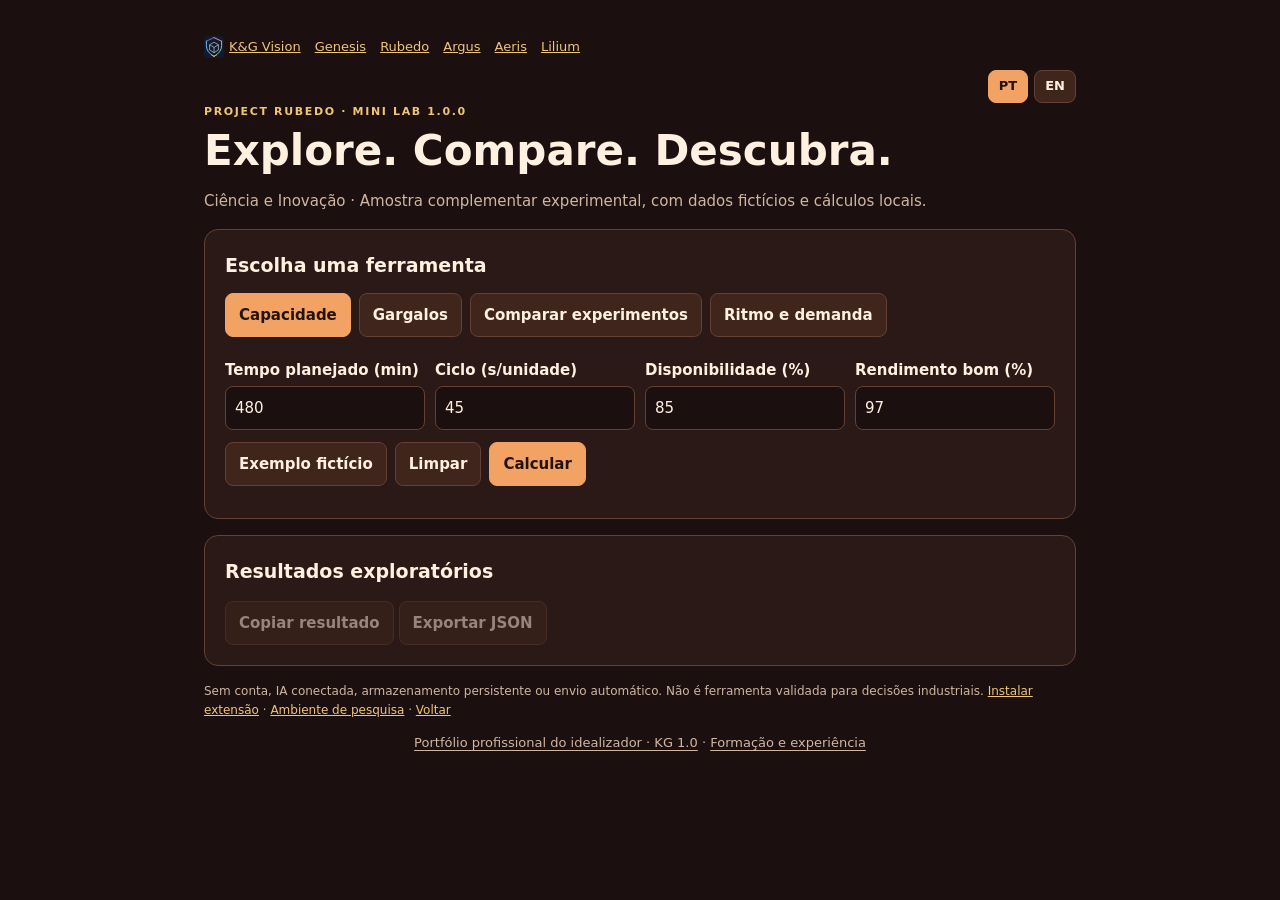
==== mini/index.html @ ca1279d7 "Link public creator biography to updated professional education" ====
<!DOCTYPE html>
<html lang="pt-BR"><head><meta charset="utf-8"/><meta content="width=device-width,initial-scale=1" name="viewport"/><title>Rubedo Mini Lab — K&amp;G Vision</title><link href="../extension/style.css" rel="stylesheet"/></head><body><main><nav aria-label="Ecossistema" class="nav"><a href="https://kgasil.github.io/"><img src="../assets/kg-symbol.svg" width="20" height="22" alt="" style="vertical-align:middle;margin-right:5px"/>K&amp;G Vision</a><a href="https://kgasil.github.io/genesis/">Genesis</a><a href="../index.html">Rubedo</a><a href="https://kgasil.github.io/argus/">Argus</a><a href="https://kgasil.github.io/aeris/">Aeris</a><a href="https://kgasil.github.io/lilium/">Lilium</a></nav><header><div aria-label="Language" class="language"><button aria-pressed="true" id="pt">PT</button><button aria-pressed="false" id="en">EN</button></div><div class="eyebrow">PROJECT RUBEDO · MINI LAB 1.0.0</div><h1 data-en="Explore. Compare. Discover." data-pt="Explore. Compare. Descubra.">Explore. Compare. Descubra.</h1><p data-en="Science &amp; Innovation · Experimental complementary sample with synthetic data and local calculations." data-pt="Ciência e Inovação · Amostra complementar experimental, com dados fictícios e cálculos locais.">Ciência e Inovação · Amostra complementar experimental, com dados fictícios e cálculos locais.</p></header><section class="panel"><h2 data-en="Choose a tool" data-pt="Escolha uma ferramenta">Escolha uma ferramenta</h2><div class="buttons"><button aria-pressed="true" data-en="Capacity" data-mode="capacity" data-pt="Capacidade">Capacidade</button><button aria-pressed="false" data-en="Bottlenecks" data-mode="line" data-pt="Gargalos">Gargalos</button><button aria-pressed="false" data-en="Compare experiments" data-mode="experiment" data-pt="Comparar experimentos">Comparar experimentos</button><button aria-pressed="false" data-en="Takt and demand" data-mode="takt" data-pt="Ritmo e demanda">Ritmo e demanda</button></div><div class="fields" data-panel="capacity"><div><label data-en="Planned time (min)" data-pt="Tempo planejado (min)" for="minutes">Tempo planejado (min)</label><input id="minutes" inputmode="decimal" value="480"/></div><div><label data-en="Cycle (s/unit)" data-pt="Ciclo (s/unidade)" for="cycle">Ciclo (s/unidade)</label><input id="cycle" inputmode="decimal" value="45"/></div><div><label data-en="Availability (%)" data-pt="Disponibilidade (%)" for="availability">Disponibilidade (%)</label><input id="availability" inputmode="decimal" value="85"/></div><div><label data-en="Good yield (%)" data-pt="Rendimento bom (%)" for="yield">Rendimento bom (%)</label><input id="yield" inputmode="decimal" value="97"/></div></div><div data-panel="line" hidden=""><label data-en="Station rates (units/h, separated by ;)" data-pt="Taxas das estações (un./h, separadas por ;)" for="rates">Taxas das estações (un./h, separadas por ;)</label><input id="rates" value="120; 95; 110"/><label data-en="Duration (min)" data-pt="Duração (min)" for="line-minutes">Duração (min)</label><input id="line-minutes" inputmode="decimal" value="480"/></div><div data-panel="experiment" hidden=""><p data-en="Separate numbers by semicolon, space or newline. Use a decimal comma or point." data-pt="Use números separados por ponto e vírgula, espaço ou quebra de linha. Decimal com vírgula ou ponto.">Use números separados por ponto e vírgula, espaço ou quebra de linha. Decimal com vírgula ou ponto.</p><label data-en="Series A (2–100 values)" data-pt="Série A (2–100 valores)" for="series-a">Série A (2–100 valores)</label><textarea id="series-a">12; 14; 13; 15; 16</textarea><label data-en="Series B (2–100 values)" data-pt="Série B (2–100 valores)" for="series-b">Série B (2–100 valores)</label><textarea id="series-b">15; 16; 17; 16; 18</textarea></div><div class="fields" data-panel="takt" hidden=""><div><label data-en="Planned time (min)" data-pt="Tempo planejado (min)" for="takt-minutes">Tempo planejado (min)</label><input id="takt-minutes" inputmode="decimal" value="480"/></div><div><label data-en="Demand (good units)" data-pt="Demanda (unidades boas)" for="demand">Demanda (unidades boas)</label><input id="demand" inputmode="decimal" value="600"/></div><div><label data-en="Current cycle (s/unit)" data-pt="Ciclo atual (s/unidade)" for="takt-cycle">Ciclo atual (s/unidade)</label><input id="takt-cycle" inputmode="decimal" value="45"/></div><div><label data-en="Availability (%)" data-pt="Disponibilidade (%)" for="takt-availability">Disponibilidade (%)</label><input id="takt-availability" inputmode="decimal" value="85"/></div><div><label data-en="Good yield (%)" data-pt="Rendimento bom (%)" for="takt-yield">Rendimento bom (%)</label><input id="takt-yield" inputmode="decimal" value="97"/></div></div><div class="buttons"><button data-en="Synthetic example" data-pt="Exemplo fictício" id="sample">Exemplo fictício</button><button data-en="Clear" data-pt="Limpar" id="clear">Limpar</button><button class="primary" data-en="Calculate" data-pt="Calcular" id="run">Calcular</button></div></section><section class="panel"><h2 data-en="Exploratory results" data-pt="Resultados exploratórios">Resultados exploratórios</h2><div aria-live="polite" id="result"></div><p id="note" role="status"></p><button data-en="Copy result" data-pt="Copiar resultado" id="copy">Copiar resultado</button><button data-en="Export JSON" data-pt="Exportar JSON" id="export">Exportar JSON</button></section><footer><span data-en="No account, connected AI, persistent storage or automatic transmission. Not a validated industrial decision tool." data-pt="Sem conta, IA conectada, armazenamento persistente ou envio automático. Não é ferramenta validada para decisões industriais.">Sem conta, IA conectada, armazenamento persistente ou envio automático. Não é ferramenta validada para decisões industriais.</span> <a data-en="Install extension" data-pt="Instalar extensão" href="../index.html#instalar">Instalar extensão</a> · <a data-en="Research workspace" data-pt="Ambiente de pesquisa" href="../research/index.html">Ambiente de pesquisa</a> · <a data-en="Back" data-pt="Voltar" href="../index.html">Voltar</a><!-- kg-personal-portfolio-v1 --><div style="margin-top:12px;font-size:13px;line-height:1.6;text-align:center"><a href="https://kgasil.github.io/portfolio/" style="color:inherit;text-decoration:underline;text-underline-offset:3px" data-pt="Portfólio profissional do idealizador · KG 1.0" data-en="Creator’s professional portfolio · KG 1.0">Portfólio profissional do idealizador · KG 1.0</a><!-- kg-current-training --><span> · </span><a href="https://kgasil.github.io/portfolio/resume.html" style="color:inherit;text-decoration:underline;text-underline-offset:3px" data-pt="Formação e experiência" data-en="Education and experience">Formação e experiência</a></div></footer></main><script src="../extension/core.js"></script><script src="../extension/ui.js"></script><script src="scenario.js"></script></body></html>
---- extension/style.css ----
:root{color-scheme:dark;--bg:#1b100f;--panel:#2a1916;--ink:#fff0df;--muted:#d0b6a1;--accent:#f2a263;--gold:#efc578;--line:#654033}*{box-sizing:border-box}body{margin:0;background:var(--bg);color:var(--ink);font:15px/1.6 system-ui,sans-serif}main{max-width:920px;margin:auto;padding:24px}a{color:var(--gold)}h1{font-size:clamp(26px,4vw,42px);line-height:1.12;margin:7px 0}h2{font-size:19px;margin:0 0 10px}p,small,footer{color:var(--muted)}.eyebrow{font-size:11px;letter-spacing:.15em;font-weight:700;color:var(--gold)}.panel{background:var(--panel);border:1px solid var(--line);border-radius:14px;padding:20px;margin:16px 0}.buttons,.nav{display:flex;flex-wrap:wrap;gap:8px;margin:12px 0;align-items:center}.nav{font-size:13px;gap:14px}button{font:inherit;font-weight:650;background:#40251d;color:var(--ink);border:1px solid var(--line);border-radius:8px;padding:9px 13px;cursor:pointer}button[aria-pressed=true],.primary{background:var(--accent);color:#24120c;border-color:var(--accent)}label{display:block;font-weight:600;margin:9px 0 4px}input,textarea{font:inherit;width:100%;background:#1b100f;color:var(--ink);border:1px solid var(--line);border-radius:8px;padding:9px}textarea{min-height:85px;resize:vertical}.fields{display:grid;grid-template-columns:repeat(auto-fit,minmax(min(160px,100%),1fr));gap:10px}.metric{padding:10px 0;border-bottom:1px solid var(--line);display:flex;flex-wrap:wrap;gap:8px;justify-content:space-between}.metric strong{color:var(--gold);font-variant-numeric:tabular-nums}.popup{min-width:340px;max-width:420px}.popup main{padding:14px}.popup h1{font-size:25px}.popup .panel{padding:12px}.popup button{padding:7px 10px}[hidden]{display:none!important}:focus-visible{outline:3px solid var(--gold);outline-offset:3px}footer{font-size:12px}
.language{display:flex;gap:6px;justify-content:flex-end}.language button{padding:5px 10px;font-size:13px}button:disabled{opacity:.5;cursor:default}button#export{margin-left:5px}.metric{overflow-wrap:anywhere}.popup .fields{grid-template-columns:1fr 1fr}.popup .metric{font-size:13px}.popup footer{padding-bottom:12px}@media(max-width:360px){.popup .fields{grid-template-columns:1fr}}
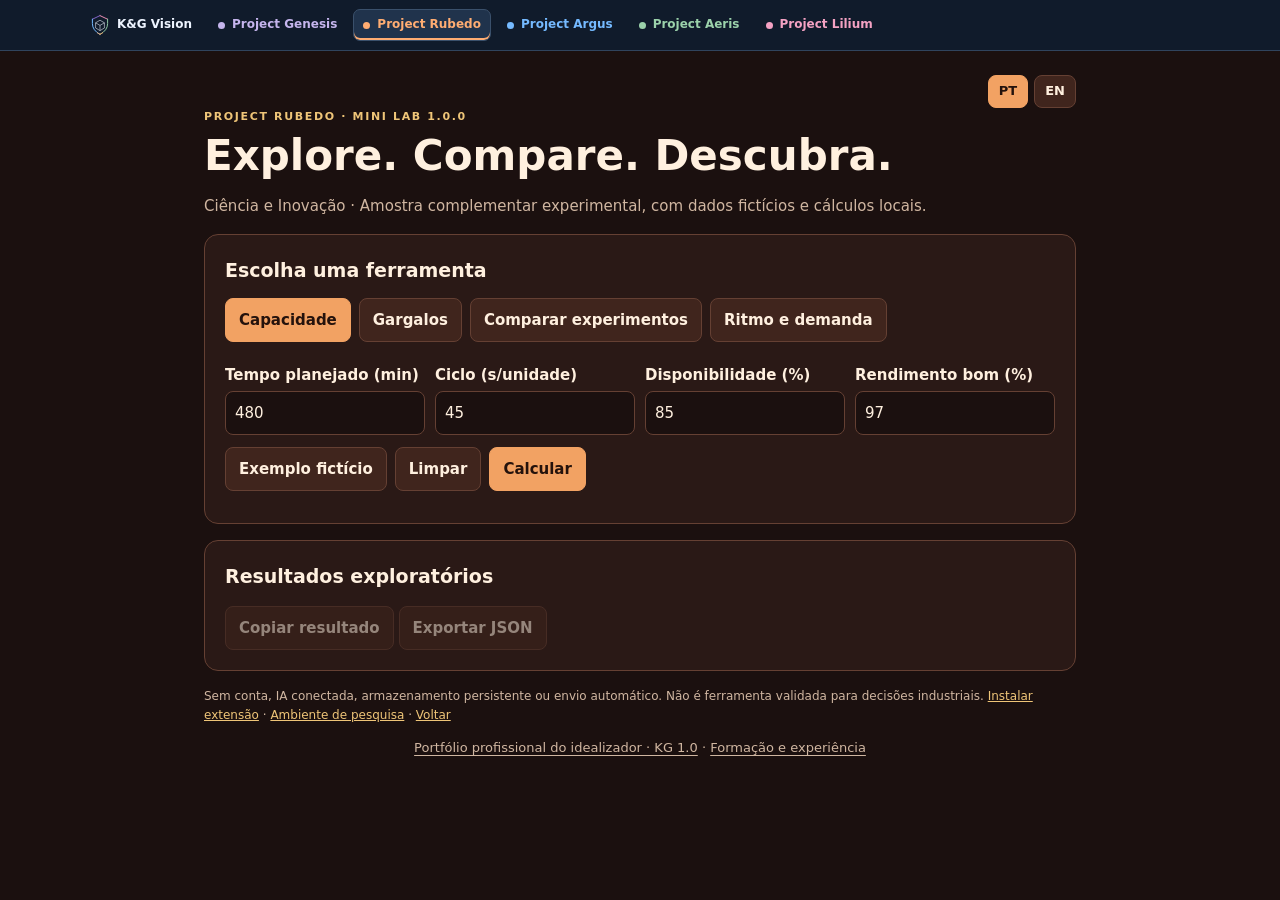
==== commit 12d1dbea: "Unify GRAAL ecosystem navigation across sites" ====
--- a/mini/index.html
+++ b/mini/index.html
@@ -1,2 +1,14 @@
 <!DOCTYPE html>
-<html lang="pt-BR"><head><meta charset="utf-8"/><meta content="width=device-width,initial-scale=1" name="viewport"/><title>Rubedo Mini Lab — K&amp;G Vision</title><link href="../extension/style.css" rel="stylesheet"/></head><body><main><nav aria-label="Ecossistema" class="nav"><a href="https://kgasil.github.io/"><img src="../assets/kg-symbol.svg" width="20" height="22" alt="" style="vertical-align:middle;margin-right:5px"/>K&amp;G Vision</a><a href="https://kgasil.github.io/genesis/">Genesis</a><a href="../index.html">Rubedo</a><a href="https://kgasil.github.io/argus/">Argus</a><a href="https://kgasil.github.io/aeris/">Aeris</a><a href="https://kgasil.github.io/lilium/">Lilium</a></nav><header><div aria-label="Language" class="language"><button aria-pressed="true" id="pt">PT</button><button aria-pressed="false" id="en">EN</button></div><div class="eyebrow">PROJECT RUBEDO · MINI LAB 1.0.0</div><h1 data-en="Explore. Compare. Discover." data-pt="Explore. Compare. Descubra.">Explore. Compare. Descubra.</h1><p data-en="Science &amp; Innovation · Experimental complementary sample with synthetic data and local calculations." data-pt="Ciência e Inovação · Amostra complementar experimental, com dados fictícios e cálculos locais.">Ciência e Inovação · Amostra complementar experimental, com dados fictícios e cálculos locais.</p></header><section class="panel"><h2 data-en="Choose a tool" data-pt="Escolha uma ferramenta">Escolha uma ferramenta</h2><div class="buttons"><button aria-pressed="true" data-en="Capacity" data-mode="capacity" data-pt="Capacidade">Capacidade</button><button aria-pressed="false" data-en="Bottlenecks" data-mode="line" data-pt="Gargalos">Gargalos</button><button aria-pressed="false" data-en="Compare experiments" data-mode="experiment" data-pt="Comparar experimentos">Comparar experimentos</button><button aria-pressed="false" data-en="Takt and demand" data-mode="takt" data-pt="Ritmo e demanda">Ritmo e demanda</button></div><div class="fields" data-panel="capacity"><div><label data-en="Planned time (min)" data-pt="Tempo planejado (min)" for="minutes">Tempo planejado (min)</label><input id="minutes" inputmode="decimal" value="480"/></div><div><label data-en="Cycle (s/unit)" data-pt="Ciclo (s/unidade)" for="cycle">Ciclo (s/unidade)</label><input id="cycle" inputmode="decimal" value="45"/></div><div><label data-en="Availability (%)" data-pt="Disponibilidade (%)" for="availability">Disponibilidade (%)</label><input id="availability" inputmode="decimal" value="85"/></div><div><label data-en="Good yield (%)" data-pt="Rendimento bom (%)" for="yield">Rendimento bom (%)</label><input id="yield" inputmode="decimal" value="97"/></div></div><div data-panel="line" hidden=""><label data-en="Station rates (units/h, separated by ;)" data-pt="Taxas das estações (un./h, separadas por ;)" for="rates">Taxas das estações (un./h, separadas por ;)</label><input id="rates" value="120; 95; 110"/><label data-en="Duration (min)" data-pt="Duração (min)" for="line-minutes">Duração (min)</label><input id="line-minutes" inputmode="decimal" value="480"/></div><div data-panel="experiment" hidden=""><p data-en="Separate numbers by semicolon, space or newline. Use a decimal comma or point." data-pt="Use números separados por ponto e vírgula, espaço ou quebra de linha. Decimal com vírgula ou ponto.">Use números separados por ponto e vírgula, espaço ou quebra de linha. Decimal com vírgula ou ponto.</p><label data-en="Series A (2–100 values)" data-pt="Série A (2–100 valores)" for="series-a">Série A (2–100 valores)</label><textarea id="series-a">12; 14; 13; 15; 16</textarea><label data-en="Series B (2–100 values)" data-pt="Série B (2–100 valores)" for="series-b">Série B (2–100 valores)</label><textarea id="series-b">15; 16; 17; 16; 18</textarea></div><div class="fields" data-panel="takt" hidden=""><div><label data-en="Planned time (min)" data-pt="Tempo planejado (min)" for="takt-minutes">Tempo planejado (min)</label><input id="takt-minutes" inputmode="decimal" value="480"/></div><div><label data-en="Demand (good units)" data-pt="Demanda (unidades boas)" for="demand">Demanda (unidades boas)</label><input id="demand" inputmode="decimal" value="600"/></div><div><label data-en="Current cycle (s/unit)" data-pt="Ciclo atual (s/unidade)" for="takt-cycle">Ciclo atual (s/unidade)</label><input id="takt-cycle" inputmode="decimal" value="45"/></div><div><label data-en="Availability (%)" data-pt="Disponibilidade (%)" for="takt-availability">Disponibilidade (%)</label><input id="takt-availability" inputmode="decimal" value="85"/></div><div><label data-en="Good yield (%)" data-pt="Rendimento bom (%)" for="takt-yield">Rendimento bom (%)</label><input id="takt-yield" inputmode="decimal" value="97"/></div></div><div class="buttons"><button data-en="Synthetic example" data-pt="Exemplo fictício" id="sample">Exemplo fictício</button><button data-en="Clear" data-pt="Limpar" id="clear">Limpar</button><button class="primary" data-en="Calculate" data-pt="Calcular" id="run">Calcular</button></div></section><section class="panel"><h2 data-en="Exploratory results" data-pt="Resultados exploratórios">Resultados exploratórios</h2><div aria-live="polite" id="result"></div><p id="note" role="status"></p><button data-en="Copy result" data-pt="Copiar resultado" id="copy">Copiar resultado</button><button data-en="Export JSON" data-pt="Exportar JSON" id="export">Exportar JSON</button></section><footer><span data-en="No account, connected AI, persistent storage or automatic transmission. Not a validated industrial decision tool." data-pt="Sem conta, IA conectada, armazenamento persistente ou envio automático. Não é ferramenta validada para decisões industriais.">Sem conta, IA conectada, armazenamento persistente ou envio automático. Não é ferramenta validada para decisões industriais.</span> <a data-en="Install extension" data-pt="Instalar extensão" href="../index.html#instalar">Instalar extensão</a> · <a data-en="Research workspace" data-pt="Ambiente de pesquisa" href="../research/index.html">Ambiente de pesquisa</a> · <a data-en="Back" data-pt="Voltar" href="../index.html">Voltar</a><!-- kg-personal-portfolio-v1 --><div style="margin-top:12px;font-size:13px;line-height:1.6;text-align:center"><a href="https://kgasil.github.io/portfolio/" style="color:inherit;text-decoration:underline;text-underline-offset:3px" data-pt="Portfólio profissional do idealizador · KG 1.0" data-en="Creator’s professional portfolio · KG 1.0">Portfólio profissional do idealizador · KG 1.0</a><!-- kg-current-training --><span> · </span><a href="https://kgasil.github.io/portfolio/resume.html" style="color:inherit;text-decoration:underline;text-underline-offset:3px" data-pt="Formação e experiência" data-en="Education and experience">Formação e experiência</a></div></footer></main><script src="../extension/core.js"></script><script src="../extension/ui.js"></script><script src="scenario.js"></script></body></html>+<html lang="pt-BR"><head><meta charset="utf-8"/><meta content="width=device-width,initial-scale=1" name="viewport"/><title>Rubedo Mini Lab — K&amp;G Vision</title><link href="../extension/style.css" rel="stylesheet"/><style id="kg-graal-navigation-v2">
+nav.kg-graal-bar{box-sizing:border-box!important;display:block!important;width:100%!important;max-width:none!important;margin:0!important;padding:0!important;background:#101B2B!important;color:#EDF4FF!important;border:0!important;border-bottom:1px solid #30445D!important;border-radius:0!important;overflow-x:auto!important;overflow-y:hidden!important;white-space:nowrap!important;scrollbar-width:thin;position:static!important;font:12px/1.3 system-ui,-apple-system,BlinkMacSystemFont,"Segoe UI",sans-serif!important}
+nav.kg-graal-bar .kg-graal-inner{box-sizing:border-box!important;display:flex!important;align-items:center!important;justify-content:flex-start!important;gap:6px!important;width:max-content!important;min-width:min(100%,1160px)!important;max-width:none!important;margin:0 auto!important;padding:6px 20px!important}
+nav.kg-graal-bar a{box-sizing:border-box!important;display:inline-flex!important;align-items:center!important;gap:7px!important;flex:none!important;white-space:nowrap!important;font:650 12px/1.3 system-ui,-apple-system,BlinkMacSystemFont,"Segoe UI",sans-serif!important;text-decoration:none!important;color:var(--graal-accent)!important;-webkit-text-fill-color:var(--graal-accent)!important;opacity:1!important;background:transparent!important;border:1px solid transparent!important;border-radius:7px!important;margin:0!important;padding:7px 9px!important;box-shadow:none!important}
+nav.kg-graal-bar a::before,nav.kg-graal-bar a::after{content:none!important;display:none!important}
+nav.kg-graal-bar a:hover,nav.kg-graal-bar a[aria-current]{background:#20334C!important;border-color:#3A506B!important}
+nav.kg-graal-bar a[aria-current]{box-shadow:inset 0 -2px var(--graal-accent)!important}
+nav.kg-graal-bar a:focus-visible{outline:2px solid var(--graal-accent)!important;outline-offset:-2px!important}
+nav.kg-graal-bar .kg-graal-dot{display:block!important;width:7px!important;height:7px!important;flex:0 0 7px!important;border-radius:50%!important;background:var(--graal-accent)!important}
+nav.kg-graal-bar .kg-graal-shield{display:block!important;width:20px!important;height:22px!important;max-width:none!important;flex:none!important;margin:0!important;object-fit:contain!important}
+@media(max-width:650px){nav.kg-graal-bar .kg-graal-inner{padding:5px 10px!important;gap:3px!important}nav.kg-graal-bar a{padding:7px 8px!important}}
+</style>
+</head><body><nav class="kg-graal-bar" aria-label="K&amp;G Vision ecosystem"><div class="kg-graal-inner"><a href="https://kgasil.github.io/" style="--graal-accent:#EDF4FF"><img class="kg-graal-shield" src="https://kgasil.github.io/assets/kg-symbol.svg" width="20" height="22" alt="">K&amp;G Vision</a><a href="https://kgasil.github.io/genesis/" style="--graal-accent:#C5B5ED"><i class="kg-graal-dot" aria-hidden="true"></i>Project Genesis</a><a href="https://kgasil.github.io/rubedo/" style="--graal-accent:#FFAD72" aria-current="true"><i class="kg-graal-dot" aria-hidden="true"></i>Project Rubedo</a><a href="https://kgasil.github.io/argus/" style="--graal-accent:#75BAFF"><i class="kg-graal-dot" aria-hidden="true"></i>Project Argus</a><a href="https://kgasil.github.io/aeris/" style="--graal-accent:#9BD2AB"><i class="kg-graal-dot" aria-hidden="true"></i>Project Aeris</a><a href="https://kgasil.github.io/lilium/" style="--graal-accent:#F4A2C3"><i class="kg-graal-dot" aria-hidden="true"></i>Project Lilium</a></div></nav><main><header><div aria-label="Language" class="language"><button aria-pressed="true" id="pt">PT</button><button aria-pressed="false" id="en">EN</button></div><div class="eyebrow">PROJECT RUBEDO · MINI LAB 1.0.0</div><h1 data-en="Explore. Compare. Discover." data-pt="Explore. Compare. Descubra.">Explore. Compare. Descubra.</h1><p data-en="Science &amp; Innovation · Experimental complementary sample with synthetic data and local calculations." data-pt="Ciência e Inovação · Amostra complementar experimental, com dados fictícios e cálculos locais.">Ciência e Inovação · Amostra complementar experimental, com dados fictícios e cálculos locais.</p></header><section class="panel"><h2 data-en="Choose a tool" data-pt="Escolha uma ferramenta">Escolha uma ferramenta</h2><div class="buttons"><button aria-pressed="true" data-en="Capacity" data-mode="capacity" data-pt="Capacidade">Capacidade</button><button aria-pressed="false" data-en="Bottlenecks" data-mode="line" data-pt="Gargalos">Gargalos</button><button aria-pressed="false" data-en="Compare experiments" data-mode="experiment" data-pt="Comparar experimentos">Comparar experimentos</button><button aria-pressed="false" data-en="Takt and demand" data-mode="takt" data-pt="Ritmo e demanda">Ritmo e demanda</button></div><div class="fields" data-panel="capacity"><div><label data-en="Planned time (min)" data-pt="Tempo planejado (min)" for="minutes">Tempo planejado (min)</label><input id="minutes" inputmode="decimal" value="480"/></div><div><label data-en="Cycle (s/unit)" data-pt="Ciclo (s/unidade)" for="cycle">Ciclo (s/unidade)</label><input id="cycle" inputmode="decimal" value="45"/></div><div><label data-en="Availability (%)" data-pt="Disponibilidade (%)" for="availability">Disponibilidade (%)</label><input id="availability" inputmode="decimal" value="85"/></div><div><label data-en="Good yield (%)" data-pt="Rendimento bom (%)" for="yield">Rendimento bom (%)</label><input id="yield" inputmode="decimal" value="97"/></div></div><div data-panel="line" hidden=""><label data-en="Station rates (units/h, separated by ;)" data-pt="Taxas das estações (un./h, separadas por ;)" for="rates">Taxas das estações (un./h, separadas por ;)</label><input id="rates" value="120; 95; 110"/><label data-en="Duration (min)" data-pt="Duração (min)" for="line-minutes">Duração (min)</label><input id="line-minutes" inputmode="decimal" value="480"/></div><div data-panel="experiment" hidden=""><p data-en="Separate numbers by semicolon, space or newline. Use a decimal comma or point." data-pt="Use números separados por ponto e vírgula, espaço ou quebra de linha. Decimal com vírgula ou ponto.">Use números separados por ponto e vírgula, espaço ou quebra de linha. Decimal com vírgula ou ponto.</p><label data-en="Series A (2–100 values)" data-pt="Série A (2–100 valores)" for="series-a">Série A (2–100 valores)</label><textarea id="series-a">12; 14; 13; 15; 16</textarea><label data-en="Series B (2–100 values)" data-pt="Série B (2–100 valores)" for="series-b">Série B (2–100 valores)</label><textarea id="series-b">15; 16; 17; 16; 18</textarea></div><div class="fields" data-panel="takt" hidden=""><div><label data-en="Planned time (min)" data-pt="Tempo planejado (min)" for="takt-minutes">Tempo planejado (min)</label><input id="takt-minutes" inputmode="decimal" value="480"/></div><div><label data-en="Demand (good units)" data-pt="Demanda (unidades boas)" for="demand">Demanda (unidades boas)</label><input id="demand" inputmode="decimal" value="600"/></div><div><label data-en="Current cycle (s/unit)" data-pt="Ciclo atual (s/unidade)" for="takt-cycle">Ciclo atual (s/unidade)</label><input id="takt-cycle" inputmode="decimal" value="45"/></div><div><label data-en="Availability (%)" data-pt="Disponibilidade (%)" for="takt-availability">Disponibilidade (%)</label><input id="takt-availability" inputmode="decimal" value="85"/></div><div><label data-en="Good yield (%)" data-pt="Rendimento bom (%)" for="takt-yield">Rendimento bom (%)</label><input id="takt-yield" inputmode="decimal" value="97"/></div></div><div class="buttons"><button data-en="Synthetic example" data-pt="Exemplo fictício" id="sample">Exemplo fictício</button><button data-en="Clear" data-pt="Limpar" id="clear">Limpar</button><button class="primary" data-en="Calculate" data-pt="Calcular" id="run">Calcular</button></div></section><section class="panel"><h2 data-en="Exploratory results" data-pt="Resultados exploratórios">Resultados exploratórios</h2><div aria-live="polite" id="result"></div><p id="note" role="status"></p><button data-en="Copy result" data-pt="Copiar resultado" id="copy">Copiar resultado</button><button data-en="Export JSON" data-pt="Exportar JSON" id="export">Exportar JSON</button></section><footer><span data-en="No account, connected AI, persistent storage or automatic transmission. Not a validated industrial decision tool." data-pt="Sem conta, IA conectada, armazenamento persistente ou envio automático. Não é ferramenta validada para decisões industriais.">Sem conta, IA conectada, armazenamento persistente ou envio automático. Não é ferramenta validada para decisões industriais.</span> <a data-en="Install extension" data-pt="Instalar extensão" href="../index.html#instalar">Instalar extensão</a> · <a data-en="Research workspace" data-pt="Ambiente de pesquisa" href="../research/index.html">Ambiente de pesquisa</a> · <a data-en="Back" data-pt="Voltar" href="../index.html">Voltar</a><!-- kg-personal-portfolio-v1 --><div style="margin-top:12px;font-size:13px;line-height:1.6;text-align:center"><a href="https://kgasil.github.io/portfolio/" style="color:inherit;text-decoration:underline;text-underline-offset:3px" data-pt="Portfólio profissional do idealizador · KG 1.0" data-en="Creator’s professional portfolio · KG 1.0">Portfólio profissional do idealizador · KG 1.0</a><!-- kg-current-training --><span> · </span><a href="https://kgasil.github.io/portfolio/resume.html" style="color:inherit;text-decoration:underline;text-underline-offset:3px" data-pt="Formação e experiência" data-en="Education and experience">Formação e experiência</a></div></footer></main><script src="../extension/core.js"></script><script src="../extension/ui.js"></script><script src="scenario.js"></script></body></html>
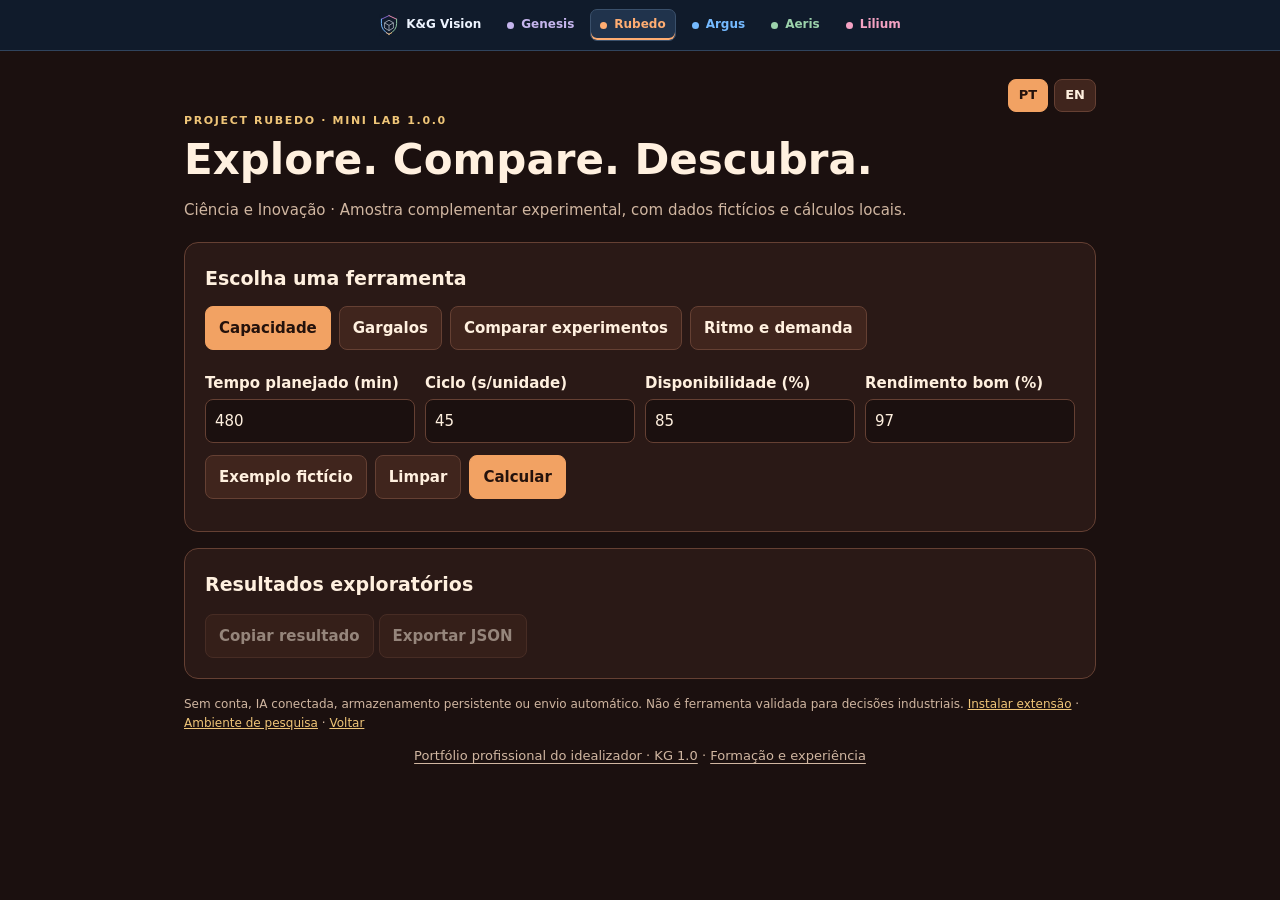
==== commit 70ce430b: "Sync public subpages with centered ecosystem navigation" ====
--- a/mini/index.html
+++ b/mini/index.html
@@ -1,7 +1,7 @@
 <!DOCTYPE html>
 <html lang="pt-BR"><head><meta charset="utf-8"/><meta content="width=device-width,initial-scale=1" name="viewport"/><title>Rubedo Mini Lab — K&amp;G Vision</title><link href="../extension/style.css" rel="stylesheet"/><style id="kg-graal-navigation-v2">
 nav.kg-graal-bar{box-sizing:border-box!important;display:block!important;width:100%!important;max-width:none!important;margin:0!important;padding:0!important;background:#101B2B!important;color:#EDF4FF!important;border:0!important;border-bottom:1px solid #30445D!important;border-radius:0!important;overflow-x:auto!important;overflow-y:hidden!important;white-space:nowrap!important;scrollbar-width:thin;position:static!important;font:12px/1.3 system-ui,-apple-system,BlinkMacSystemFont,"Segoe UI",sans-serif!important}
-nav.kg-graal-bar .kg-graal-inner{box-sizing:border-box!important;display:flex!important;align-items:center!important;justify-content:flex-start!important;gap:6px!important;width:max-content!important;min-width:min(100%,1160px)!important;max-width:none!important;margin:0 auto!important;padding:6px 20px!important}
+nav.kg-graal-bar .kg-graal-inner{box-sizing:border-box!important;display:flex!important;align-items:center!important;justify-content:center!important;gap:6px!important;width:max-content!important;min-width:100%!important;max-width:none!important;margin:0 auto!important;padding:6px 20px!important}
 nav.kg-graal-bar a{box-sizing:border-box!important;display:inline-flex!important;align-items:center!important;gap:7px!important;flex:none!important;white-space:nowrap!important;font:650 12px/1.3 system-ui,-apple-system,BlinkMacSystemFont,"Segoe UI",sans-serif!important;text-decoration:none!important;color:var(--graal-accent)!important;-webkit-text-fill-color:var(--graal-accent)!important;opacity:1!important;background:transparent!important;border:1px solid transparent!important;border-radius:7px!important;margin:0!important;padding:7px 9px!important;box-shadow:none!important}
 nav.kg-graal-bar a::before,nav.kg-graal-bar a::after{content:none!important;display:none!important}
 nav.kg-graal-bar a:hover,nav.kg-graal-bar a[aria-current]{background:#20334C!important;border-color:#3A506B!important}
@@ -11,4 +11,5 @@
 nav.kg-graal-bar .kg-graal-shield{display:block!important;width:20px!important;height:22px!important;max-width:none!important;flex:none!important;margin:0!important;object-fit:contain!important}
 @media(max-width:650px){nav.kg-graal-bar .kg-graal-inner{padding:5px 10px!important;gap:3px!important}nav.kg-graal-bar a{padding:7px 8px!important}}
 </style>
-</head><body><nav class="kg-graal-bar" aria-label="K&amp;G Vision ecosystem"><div class="kg-graal-inner"><a href="https://kgasil.github.io/" style="--graal-accent:#EDF4FF"><img class="kg-graal-shield" src="https://kgasil.github.io/assets/kg-symbol.svg" width="20" height="22" alt="">K&amp;G Vision</a><a href="https://kgasil.github.io/genesis/" style="--graal-accent:#C5B5ED"><i class="kg-graal-dot" aria-hidden="true"></i>Project Genesis</a><a href="https://kgasil.github.io/rubedo/" style="--graal-accent:#FFAD72" aria-current="true"><i class="kg-graal-dot" aria-hidden="true"></i>Project Rubedo</a><a href="https://kgasil.github.io/argus/" style="--graal-accent:#75BAFF"><i class="kg-graal-dot" aria-hidden="true"></i>Project Argus</a><a href="https://kgasil.github.io/aeris/" style="--graal-accent:#9BD2AB"><i class="kg-graal-dot" aria-hidden="true"></i>Project Aeris</a><a href="https://kgasil.github.io/lilium/" style="--graal-accent:#F4A2C3"><i class="kg-graal-dot" aria-hidden="true"></i>Project Lilium</a></div></nav><main><header><div aria-label="Language" class="language"><button aria-pressed="true" id="pt">PT</button><button aria-pressed="false" id="en">EN</button></div><div class="eyebrow">PROJECT RUBEDO · MINI LAB 1.0.0</div><h1 data-en="Explore. Compare. Discover." data-pt="Explore. Compare. Descubra.">Explore. Compare. Descubra.</h1><p data-en="Science &amp; Innovation · Experimental complementary sample with synthetic data and local calculations." data-pt="Ciência e Inovação · Amostra complementar experimental, com dados fictícios e cálculos locais.">Ciência e Inovação · Amostra complementar experimental, com dados fictícios e cálculos locais.</p></header><section class="panel"><h2 data-en="Choose a tool" data-pt="Escolha uma ferramenta">Escolha uma ferramenta</h2><div class="buttons"><button aria-pressed="true" data-en="Capacity" data-mode="capacity" data-pt="Capacidade">Capacidade</button><button aria-pressed="false" data-en="Bottlenecks" data-mode="line" data-pt="Gargalos">Gargalos</button><button aria-pressed="false" data-en="Compare experiments" data-mode="experiment" data-pt="Comparar experimentos">Comparar experimentos</button><button aria-pressed="false" data-en="Takt and demand" data-mode="takt" data-pt="Ritmo e demanda">Ritmo e demanda</button></div><div class="fields" data-panel="capacity"><div><label data-en="Planned time (min)" data-pt="Tempo planejado (min)" for="minutes">Tempo planejado (min)</label><input id="minutes" inputmode="decimal" value="480"/></div><div><label data-en="Cycle (s/unit)" data-pt="Ciclo (s/unidade)" for="cycle">Ciclo (s/unidade)</label><input id="cycle" inputmode="decimal" value="45"/></div><div><label data-en="Availability (%)" data-pt="Disponibilidade (%)" for="availability">Disponibilidade (%)</label><input id="availability" inputmode="decimal" value="85"/></div><div><label data-en="Good yield (%)" data-pt="Rendimento bom (%)" for="yield">Rendimento bom (%)</label><input id="yield" inputmode="decimal" value="97"/></div></div><div data-panel="line" hidden=""><label data-en="Station rates (units/h, separated by ;)" data-pt="Taxas das estações (un./h, separadas por ;)" for="rates">Taxas das estações (un./h, separadas por ;)</label><input id="rates" value="120; 95; 110"/><label data-en="Duration (min)" data-pt="Duração (min)" for="line-minutes">Duração (min)</label><input id="line-minutes" inputmode="decimal" value="480"/></div><div data-panel="experiment" hidden=""><p data-en="Separate numbers by semicolon, space or newline. Use a decimal comma or point." data-pt="Use números separados por ponto e vírgula, espaço ou quebra de linha. Decimal com vírgula ou ponto.">Use números separados por ponto e vírgula, espaço ou quebra de linha. Decimal com vírgula ou ponto.</p><label data-en="Series A (2–100 values)" data-pt="Série A (2–100 valores)" for="series-a">Série A (2–100 valores)</label><textarea id="series-a">12; 14; 13; 15; 16</textarea><label data-en="Series B (2–100 values)" data-pt="Série B (2–100 valores)" for="series-b">Série B (2–100 valores)</label><textarea id="series-b">15; 16; 17; 16; 18</textarea></div><div class="fields" data-panel="takt" hidden=""><div><label data-en="Planned time (min)" data-pt="Tempo planejado (min)" for="takt-minutes">Tempo planejado (min)</label><input id="takt-minutes" inputmode="decimal" value="480"/></div><div><label data-en="Demand (good units)" data-pt="Demanda (unidades boas)" for="demand">Demanda (unidades boas)</label><input id="demand" inputmode="decimal" value="600"/></div><div><label data-en="Current cycle (s/unit)" data-pt="Ciclo atual (s/unidade)" for="takt-cycle">Ciclo atual (s/unidade)</label><input id="takt-cycle" inputmode="decimal" value="45"/></div><div><label data-en="Availability (%)" data-pt="Disponibilidade (%)" for="takt-availability">Disponibilidade (%)</label><input id="takt-availability" inputmode="decimal" value="85"/></div><div><label data-en="Good yield (%)" data-pt="Rendimento bom (%)" for="takt-yield">Rendimento bom (%)</label><input id="takt-yield" inputmode="decimal" value="97"/></div></div><div class="buttons"><button data-en="Synthetic example" data-pt="Exemplo fictício" id="sample">Exemplo fictício</button><button data-en="Clear" data-pt="Limpar" id="clear">Limpar</button><button class="primary" data-en="Calculate" data-pt="Calcular" id="run">Calcular</button></div></section><section class="panel"><h2 data-en="Exploratory results" data-pt="Resultados exploratórios">Resultados exploratórios</h2><div aria-live="polite" id="result"></div><p id="note" role="status"></p><button data-en="Copy result" data-pt="Copiar resultado" id="copy">Copiar resultado</button><button data-en="Export JSON" data-pt="Exportar JSON" id="export">Exportar JSON</button></section><footer><span data-en="No account, connected AI, persistent storage or automatic transmission. Not a validated industrial decision tool." data-pt="Sem conta, IA conectada, armazenamento persistente ou envio automático. Não é ferramenta validada para decisões industriais.">Sem conta, IA conectada, armazenamento persistente ou envio automático. Não é ferramenta validada para decisões industriais.</span> <a data-en="Install extension" data-pt="Instalar extensão" href="../index.html#instalar">Instalar extensão</a> · <a data-en="Research workspace" data-pt="Ambiente de pesquisa" href="../research/index.html">Ambiente de pesquisa</a> · <a data-en="Back" data-pt="Voltar" href="../index.html">Voltar</a><!-- kg-personal-portfolio-v1 --><div style="margin-top:12px;font-size:13px;line-height:1.6;text-align:center"><a href="https://kgasil.github.io/portfolio/" style="color:inherit;text-decoration:underline;text-underline-offset:3px" data-pt="Portfólio profissional do idealizador · KG 1.0" data-en="Creator’s professional portfolio · KG 1.0">Portfólio profissional do idealizador · KG 1.0</a><!-- kg-current-training --><span> · </span><a href="https://kgasil.github.io/portfolio/resume.html" style="color:inherit;text-decoration:underline;text-underline-offset:3px" data-pt="Formação e experiência" data-en="Education and experience">Formação e experiência</a></div></footer></main><script src="../extension/core.js"></script><script src="../extension/ui.js"></script><script src="scenario.js"></script></body></html>+<style id="kg-mini-web-layout-v1">@media screen{body>main{width:min(100%,960px);max-width:960px;margin-inline:auto;padding:28px 24px 36px}body>main .panel{border-radius:14px}body>main textarea::placeholder,body>main input::placeholder{color:var(--muted);opacity:1}body>main header{margin-bottom:20px}}@media(max-width:600px){body>main{padding:20px 16px 28px}}</style>
+</head><body><nav class="kg-graal-bar" aria-label="K&amp;G Vision ecosystem"><div class="kg-graal-inner"><a href="https://kgasil.github.io/" style="--graal-accent:#EDF4FF"><img class="kg-graal-shield" src="https://kgasil.github.io/assets/kg-symbol.svg" width="20" height="22" alt="">K&amp;G Vision</a><a href="https://kgasil.github.io/genesis/" style="--graal-accent:#C5B5ED"><i class="kg-graal-dot" aria-hidden="true"></i>Genesis</a><a href="https://kgasil.github.io/rubedo/" style="--graal-accent:#FFAD72" aria-current="page"><i class="kg-graal-dot" aria-hidden="true"></i>Rubedo</a><a href="https://kgasil.github.io/argus/" style="--graal-accent:#75BAFF"><i class="kg-graal-dot" aria-hidden="true"></i>Argus</a><a href="https://kgasil.github.io/aeris/" style="--graal-accent:#9BD2AB"><i class="kg-graal-dot" aria-hidden="true"></i>Aeris</a><a href="https://kgasil.github.io/lilium/" style="--graal-accent:#F4A2C3"><i class="kg-graal-dot" aria-hidden="true"></i>Lilium</a></div></nav><main><header><div aria-label="Language" class="language"><button aria-pressed="true" id="pt">PT</button><button aria-pressed="false" id="en">EN</button></div><div class="eyebrow">PROJECT RUBEDO · MINI LAB 1.0.0</div><h1 data-en="Explore. Compare. Discover." data-pt="Explore. Compare. Descubra.">Explore. Compare. Descubra.</h1><p data-en="Science &amp; Innovation · Experimental complementary sample with synthetic data and local calculations." data-pt="Ciência e Inovação · Amostra complementar experimental, com dados fictícios e cálculos locais.">Ciência e Inovação · Amostra complementar experimental, com dados fictícios e cálculos locais.</p></header><section class="panel"><h2 data-en="Choose a tool" data-pt="Escolha uma ferramenta">Escolha uma ferramenta</h2><div class="buttons"><button aria-pressed="true" data-en="Capacity" data-mode="capacity" data-pt="Capacidade">Capacidade</button><button aria-pressed="false" data-en="Bottlenecks" data-mode="line" data-pt="Gargalos">Gargalos</button><button aria-pressed="false" data-en="Compare experiments" data-mode="experiment" data-pt="Comparar experimentos">Comparar experimentos</button><button aria-pressed="false" data-en="Takt and demand" data-mode="takt" data-pt="Ritmo e demanda">Ritmo e demanda</button></div><div class="fields" data-panel="capacity"><div><label data-en="Planned time (min)" data-pt="Tempo planejado (min)" for="minutes">Tempo planejado (min)</label><input id="minutes" inputmode="decimal" value="480"/></div><div><label data-en="Cycle (s/unit)" data-pt="Ciclo (s/unidade)" for="cycle">Ciclo (s/unidade)</label><input id="cycle" inputmode="decimal" value="45"/></div><div><label data-en="Availability (%)" data-pt="Disponibilidade (%)" for="availability">Disponibilidade (%)</label><input id="availability" inputmode="decimal" value="85"/></div><div><label data-en="Good yield (%)" data-pt="Rendimento bom (%)" for="yield">Rendimento bom (%)</label><input id="yield" inputmode="decimal" value="97"/></div></div><div data-panel="line" hidden=""><label data-en="Station rates (units/h, separated by ;)" data-pt="Taxas das estações (un./h, separadas por ;)" for="rates">Taxas das estações (un./h, separadas por ;)</label><input id="rates" value="120; 95; 110"/><label data-en="Duration (min)" data-pt="Duração (min)" for="line-minutes">Duração (min)</label><input id="line-minutes" inputmode="decimal" value="480"/></div><div data-panel="experiment" hidden=""><p data-en="Separate numbers by semicolon, space or newline. Use a decimal comma or point." data-pt="Use números separados por ponto e vírgula, espaço ou quebra de linha. Decimal com vírgula ou ponto.">Use números separados por ponto e vírgula, espaço ou quebra de linha. Decimal com vírgula ou ponto.</p><label data-en="Series A (2–100 values)" data-pt="Série A (2–100 valores)" for="series-a">Série A (2–100 valores)</label><textarea id="series-a">12; 14; 13; 15; 16</textarea><label data-en="Series B (2–100 values)" data-pt="Série B (2–100 valores)" for="series-b">Série B (2–100 valores)</label><textarea id="series-b">15; 16; 17; 16; 18</textarea></div><div class="fields" data-panel="takt" hidden=""><div><label data-en="Planned time (min)" data-pt="Tempo planejado (min)" for="takt-minutes">Tempo planejado (min)</label><input id="takt-minutes" inputmode="decimal" value="480"/></div><div><label data-en="Demand (good units)" data-pt="Demanda (unidades boas)" for="demand">Demanda (unidades boas)</label><input id="demand" inputmode="decimal" value="600"/></div><div><label data-en="Current cycle (s/unit)" data-pt="Ciclo atual (s/unidade)" for="takt-cycle">Ciclo atual (s/unidade)</label><input id="takt-cycle" inputmode="decimal" value="45"/></div><div><label data-en="Availability (%)" data-pt="Disponibilidade (%)" for="takt-availability">Disponibilidade (%)</label><input id="takt-availability" inputmode="decimal" value="85"/></div><div><label data-en="Good yield (%)" data-pt="Rendimento bom (%)" for="takt-yield">Rendimento bom (%)</label><input id="takt-yield" inputmode="decimal" value="97"/></div></div><div class="buttons"><button data-en="Synthetic example" data-pt="Exemplo fictício" id="sample">Exemplo fictício</button><button data-en="Clear" data-pt="Limpar" id="clear">Limpar</button><button class="primary" data-en="Calculate" data-pt="Calcular" id="run">Calcular</button></div></section><section class="panel"><h2 data-en="Exploratory results" data-pt="Resultados exploratórios">Resultados exploratórios</h2><div aria-live="polite" id="result"></div><p id="note" role="status"></p><button data-en="Copy result" data-pt="Copiar resultado" id="copy">Copiar resultado</button><button data-en="Export JSON" data-pt="Exportar JSON" id="export">Exportar JSON</button></section><footer><span data-en="No account, connected AI, persistent storage or automatic transmission. Not a validated industrial decision tool." data-pt="Sem conta, IA conectada, armazenamento persistente ou envio automático. Não é ferramenta validada para decisões industriais.">Sem conta, IA conectada, armazenamento persistente ou envio automático. Não é ferramenta validada para decisões industriais.</span> <a data-en="Install extension" data-pt="Instalar extensão" href="../index.html#instalar">Instalar extensão</a> · <a data-en="Research workspace" data-pt="Ambiente de pesquisa" href="../research/index.html">Ambiente de pesquisa</a> · <a data-en="Back" data-pt="Voltar" href="../index.html">Voltar</a><!-- kg-personal-portfolio-v1 --><div style="margin-top:12px;font-size:13px;line-height:1.6;text-align:center"><a href="https://kgasil.github.io/portfolio/" style="color:inherit;text-decoration:underline;text-underline-offset:3px" data-pt="Portfólio profissional do idealizador · KG 1.0" data-en="Creator’s professional portfolio · KG 1.0">Portfólio profissional do idealizador · KG 1.0</a><!-- kg-current-training --><span> · </span><a href="https://kgasil.github.io/portfolio/resume.html" style="color:inherit;text-decoration:underline;text-underline-offset:3px" data-pt="Formação e experiência" data-en="Education and experience">Formação e experiência</a></div></footer></main><script src="../extension/core.js"></script><script src="../extension/ui.js"></script><script src="scenario.js"></script></body></html>
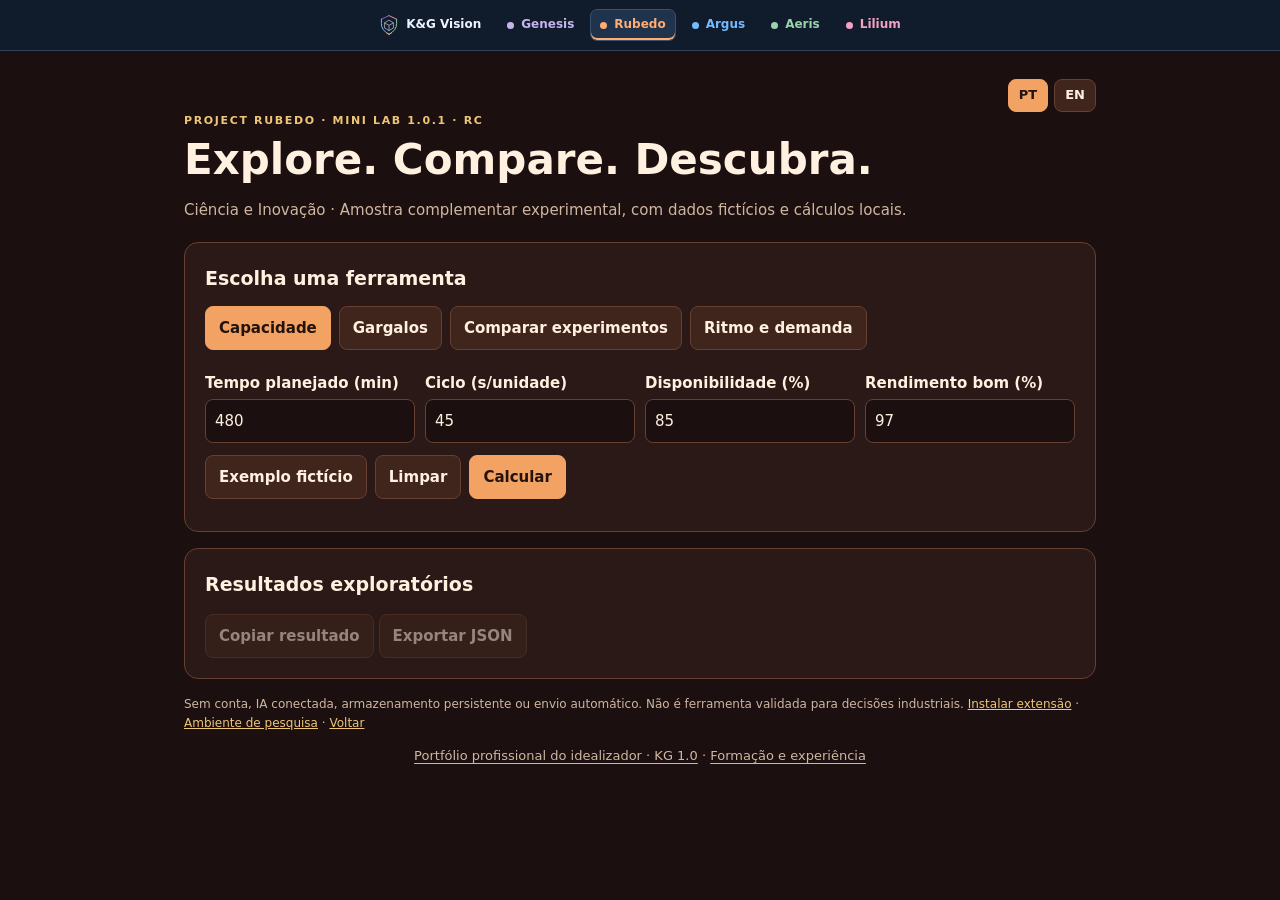
==== commit 5e684abd: "fix(science): exact LP vertex comparisons, boundary oracles and staged Mini 1.0.1" ====
--- a/mini/index.html
+++ b/mini/index.html
@@ -12,4 +12,4 @@
 @media(max-width:650px){nav.kg-graal-bar .kg-graal-inner{padding:5px 10px!important;gap:3px!important}nav.kg-graal-bar a{padding:7px 8px!important}}
 </style>
 <style id="kg-mini-web-layout-v1">@media screen{body>main{width:min(100%,960px);max-width:960px;margin-inline:auto;padding:28px 24px 36px}body>main .panel{border-radius:14px}body>main textarea::placeholder,body>main input::placeholder{color:var(--muted);opacity:1}body>main header{margin-bottom:20px}}@media(max-width:600px){body>main{padding:20px 16px 28px}}</style>
-</head><body><nav class="kg-graal-bar" aria-label="K&amp;G Vision ecosystem"><div class="kg-graal-inner"><a href="https://kgasil.github.io/" style="--graal-accent:#EDF4FF"><img class="kg-graal-shield" src="https://kgasil.github.io/assets/kg-symbol.svg" width="20" height="22" alt="">K&amp;G Vision</a><a href="https://kgasil.github.io/genesis/" style="--graal-accent:#C5B5ED"><i class="kg-graal-dot" aria-hidden="true"></i>Genesis</a><a href="https://kgasil.github.io/rubedo/" style="--graal-accent:#FFAD72" aria-current="page"><i class="kg-graal-dot" aria-hidden="true"></i>Rubedo</a><a href="https://kgasil.github.io/argus/" style="--graal-accent:#75BAFF"><i class="kg-graal-dot" aria-hidden="true"></i>Argus</a><a href="https://kgasil.github.io/aeris/" style="--graal-accent:#9BD2AB"><i class="kg-graal-dot" aria-hidden="true"></i>Aeris</a><a href="https://kgasil.github.io/lilium/" style="--graal-accent:#F4A2C3"><i class="kg-graal-dot" aria-hidden="true"></i>Lilium</a></div></nav><main><header><div aria-label="Language" class="language"><button aria-pressed="true" id="pt">PT</button><button aria-pressed="false" id="en">EN</button></div><div class="eyebrow">PROJECT RUBEDO · MINI LAB 1.0.0</div><h1 data-en="Explore. Compare. Discover." data-pt="Explore. Compare. Descubra.">Explore. Compare. Descubra.</h1><p data-en="Science &amp; Innovation · Experimental complementary sample with synthetic data and local calculations." data-pt="Ciência e Inovação · Amostra complementar experimental, com dados fictícios e cálculos locais.">Ciência e Inovação · Amostra complementar experimental, com dados fictícios e cálculos locais.</p></header><section class="panel"><h2 data-en="Choose a tool" data-pt="Escolha uma ferramenta">Escolha uma ferramenta</h2><div class="buttons"><button aria-pressed="true" data-en="Capacity" data-mode="capacity" data-pt="Capacidade">Capacidade</button><button aria-pressed="false" data-en="Bottlenecks" data-mode="line" data-pt="Gargalos">Gargalos</button><button aria-pressed="false" data-en="Compare experiments" data-mode="experiment" data-pt="Comparar experimentos">Comparar experimentos</button><button aria-pressed="false" data-en="Takt and demand" data-mode="takt" data-pt="Ritmo e demanda">Ritmo e demanda</button></div><div class="fields" data-panel="capacity"><div><label data-en="Planned time (min)" data-pt="Tempo planejado (min)" for="minutes">Tempo planejado (min)</label><input id="minutes" inputmode="decimal" value="480"/></div><div><label data-en="Cycle (s/unit)" data-pt="Ciclo (s/unidade)" for="cycle">Ciclo (s/unidade)</label><input id="cycle" inputmode="decimal" value="45"/></div><div><label data-en="Availability (%)" data-pt="Disponibilidade (%)" for="availability">Disponibilidade (%)</label><input id="availability" inputmode="decimal" value="85"/></div><div><label data-en="Good yield (%)" data-pt="Rendimento bom (%)" for="yield">Rendimento bom (%)</label><input id="yield" inputmode="decimal" value="97"/></div></div><div data-panel="line" hidden=""><label data-en="Station rates (units/h, separated by ;)" data-pt="Taxas das estações (un./h, separadas por ;)" for="rates">Taxas das estações (un./h, separadas por ;)</label><input id="rates" value="120; 95; 110"/><label data-en="Duration (min)" data-pt="Duração (min)" for="line-minutes">Duração (min)</label><input id="line-minutes" inputmode="decimal" value="480"/></div><div data-panel="experiment" hidden=""><p data-en="Separate numbers by semicolon, space or newline. Use a decimal comma or point." data-pt="Use números separados por ponto e vírgula, espaço ou quebra de linha. Decimal com vírgula ou ponto.">Use números separados por ponto e vírgula, espaço ou quebra de linha. Decimal com vírgula ou ponto.</p><label data-en="Series A (2–100 values)" data-pt="Série A (2–100 valores)" for="series-a">Série A (2–100 valores)</label><textarea id="series-a">12; 14; 13; 15; 16</textarea><label data-en="Series B (2–100 values)" data-pt="Série B (2–100 valores)" for="series-b">Série B (2–100 valores)</label><textarea id="series-b">15; 16; 17; 16; 18</textarea></div><div class="fields" data-panel="takt" hidden=""><div><label data-en="Planned time (min)" data-pt="Tempo planejado (min)" for="takt-minutes">Tempo planejado (min)</label><input id="takt-minutes" inputmode="decimal" value="480"/></div><div><label data-en="Demand (good units)" data-pt="Demanda (unidades boas)" for="demand">Demanda (unidades boas)</label><input id="demand" inputmode="decimal" value="600"/></div><div><label data-en="Current cycle (s/unit)" data-pt="Ciclo atual (s/unidade)" for="takt-cycle">Ciclo atual (s/unidade)</label><input id="takt-cycle" inputmode="decimal" value="45"/></div><div><label data-en="Availability (%)" data-pt="Disponibilidade (%)" for="takt-availability">Disponibilidade (%)</label><input id="takt-availability" inputmode="decimal" value="85"/></div><div><label data-en="Good yield (%)" data-pt="Rendimento bom (%)" for="takt-yield">Rendimento bom (%)</label><input id="takt-yield" inputmode="decimal" value="97"/></div></div><div class="buttons"><button data-en="Synthetic example" data-pt="Exemplo fictício" id="sample">Exemplo fictício</button><button data-en="Clear" data-pt="Limpar" id="clear">Limpar</button><button class="primary" data-en="Calculate" data-pt="Calcular" id="run">Calcular</button></div></section><section class="panel"><h2 data-en="Exploratory results" data-pt="Resultados exploratórios">Resultados exploratórios</h2><div aria-live="polite" id="result"></div><p id="note" role="status"></p><button data-en="Copy result" data-pt="Copiar resultado" id="copy">Copiar resultado</button><button data-en="Export JSON" data-pt="Exportar JSON" id="export">Exportar JSON</button></section><footer><span data-en="No account, connected AI, persistent storage or automatic transmission. Not a validated industrial decision tool." data-pt="Sem conta, IA conectada, armazenamento persistente ou envio automático. Não é ferramenta validada para decisões industriais.">Sem conta, IA conectada, armazenamento persistente ou envio automático. Não é ferramenta validada para decisões industriais.</span> <a data-en="Install extension" data-pt="Instalar extensão" href="../index.html#instalar">Instalar extensão</a> · <a data-en="Research workspace" data-pt="Ambiente de pesquisa" href="../research/index.html">Ambiente de pesquisa</a> · <a data-en="Back" data-pt="Voltar" href="../index.html">Voltar</a><!-- kg-personal-portfolio-v1 --><div style="margin-top:12px;font-size:13px;line-height:1.6;text-align:center"><a href="https://kgasil.github.io/portfolio/" style="color:inherit;text-decoration:underline;text-underline-offset:3px" data-pt="Portfólio profissional do idealizador · KG 1.0" data-en="Creator’s professional portfolio · KG 1.0">Portfólio profissional do idealizador · KG 1.0</a><!-- kg-current-training --><span> · </span><a href="https://kgasil.github.io/portfolio/resume.html" style="color:inherit;text-decoration:underline;text-underline-offset:3px" data-pt="Formação e experiência" data-en="Education and experience">Formação e experiência</a></div></footer></main><script src="../extension/core.js"></script><script src="../extension/ui.js"></script><script src="scenario.js"></script></body></html>+</head><body><nav class="kg-graal-bar" aria-label="K&amp;G Vision ecosystem"><div class="kg-graal-inner"><a href="https://kgasil.github.io/" style="--graal-accent:#EDF4FF"><img class="kg-graal-shield" src="https://kgasil.github.io/assets/kg-symbol.svg" width="20" height="22" alt="">K&amp;G Vision</a><a href="https://kgasil.github.io/genesis/" style="--graal-accent:#C5B5ED"><i class="kg-graal-dot" aria-hidden="true"></i>Genesis</a><a href="https://kgasil.github.io/rubedo/" style="--graal-accent:#FFAD72" aria-current="page"><i class="kg-graal-dot" aria-hidden="true"></i>Rubedo</a><a href="https://kgasil.github.io/argus/" style="--graal-accent:#75BAFF"><i class="kg-graal-dot" aria-hidden="true"></i>Argus</a><a href="https://kgasil.github.io/aeris/" style="--graal-accent:#9BD2AB"><i class="kg-graal-dot" aria-hidden="true"></i>Aeris</a><a href="https://kgasil.github.io/lilium/" style="--graal-accent:#F4A2C3"><i class="kg-graal-dot" aria-hidden="true"></i>Lilium</a></div></nav><main><header><div aria-label="Language" class="language"><button aria-pressed="true" id="pt">PT</button><button aria-pressed="false" id="en">EN</button></div><div class="eyebrow">PROJECT RUBEDO · MINI LAB 1.0.1 · RC</div><h1 data-en="Explore. Compare. Discover." data-pt="Explore. Compare. Descubra.">Explore. Compare. Descubra.</h1><p data-en="Science &amp; Innovation · Experimental complementary sample with synthetic data and local calculations." data-pt="Ciência e Inovação · Amostra complementar experimental, com dados fictícios e cálculos locais.">Ciência e Inovação · Amostra complementar experimental, com dados fictícios e cálculos locais.</p></header><section class="panel"><h2 data-en="Choose a tool" data-pt="Escolha uma ferramenta">Escolha uma ferramenta</h2><div class="buttons"><button aria-pressed="true" data-en="Capacity" data-mode="capacity" data-pt="Capacidade">Capacidade</button><button aria-pressed="false" data-en="Bottlenecks" data-mode="line" data-pt="Gargalos">Gargalos</button><button aria-pressed="false" data-en="Compare experiments" data-mode="experiment" data-pt="Comparar experimentos">Comparar experimentos</button><button aria-pressed="false" data-en="Takt and demand" data-mode="takt" data-pt="Ritmo e demanda">Ritmo e demanda</button></div><div class="fields" data-panel="capacity"><div><label data-en="Planned time (min)" data-pt="Tempo planejado (min)" for="minutes">Tempo planejado (min)</label><input id="minutes" inputmode="decimal" value="480"/></div><div><label data-en="Cycle (s/unit)" data-pt="Ciclo (s/unidade)" for="cycle">Ciclo (s/unidade)</label><input id="cycle" inputmode="decimal" value="45"/></div><div><label data-en="Availability (%)" data-pt="Disponibilidade (%)" for="availability">Disponibilidade (%)</label><input id="availability" inputmode="decimal" value="85"/></div><div><label data-en="Good yield (%)" data-pt="Rendimento bom (%)" for="yield">Rendimento bom (%)</label><input id="yield" inputmode="decimal" value="97"/></div></div><div data-panel="line" hidden=""><label data-en="Station rates (units/h, separated by ;)" data-pt="Taxas das estações (un./h, separadas por ;)" for="rates">Taxas das estações (un./h, separadas por ;)</label><input id="rates" value="120; 95; 110"/><label data-en="Duration (min)" data-pt="Duração (min)" for="line-minutes">Duração (min)</label><input id="line-minutes" inputmode="decimal" value="480"/></div><div data-panel="experiment" hidden=""><p data-en="Separate numbers by semicolon, space or newline. Use a decimal comma or point." data-pt="Use números separados por ponto e vírgula, espaço ou quebra de linha. Decimal com vírgula ou ponto.">Use números separados por ponto e vírgula, espaço ou quebra de linha. Decimal com vírgula ou ponto.</p><label data-en="Series A (2–100 values)" data-pt="Série A (2–100 valores)" for="series-a">Série A (2–100 valores)</label><textarea id="series-a">12; 14; 13; 15; 16</textarea><label data-en="Series B (2–100 values)" data-pt="Série B (2–100 valores)" for="series-b">Série B (2–100 valores)</label><textarea id="series-b">15; 16; 17; 16; 18</textarea></div><div class="fields" data-panel="takt" hidden=""><div><label data-en="Planned time (min)" data-pt="Tempo planejado (min)" for="takt-minutes">Tempo planejado (min)</label><input id="takt-minutes" inputmode="decimal" value="480"/></div><div><label data-en="Demand (good units)" data-pt="Demanda (unidades boas)" for="demand">Demanda (unidades boas)</label><input id="demand" inputmode="decimal" value="600"/></div><div><label data-en="Current cycle (s/unit)" data-pt="Ciclo atual (s/unidade)" for="takt-cycle">Ciclo atual (s/unidade)</label><input id="takt-cycle" inputmode="decimal" value="45"/></div><div><label data-en="Availability (%)" data-pt="Disponibilidade (%)" for="takt-availability">Disponibilidade (%)</label><input id="takt-availability" inputmode="decimal" value="85"/></div><div><label data-en="Good yield (%)" data-pt="Rendimento bom (%)" for="takt-yield">Rendimento bom (%)</label><input id="takt-yield" inputmode="decimal" value="97"/></div></div><div class="buttons"><button data-en="Synthetic example" data-pt="Exemplo fictício" id="sample">Exemplo fictício</button><button data-en="Clear" data-pt="Limpar" id="clear">Limpar</button><button class="primary" data-en="Calculate" data-pt="Calcular" id="run">Calcular</button></div></section><section class="panel"><h2 data-en="Exploratory results" data-pt="Resultados exploratórios">Resultados exploratórios</h2><div aria-live="polite" id="result"></div><p id="note" role="status"></p><button data-en="Copy result" data-pt="Copiar resultado" id="copy">Copiar resultado</button><button data-en="Export JSON" data-pt="Exportar JSON" id="export">Exportar JSON</button></section><footer><span data-en="No account, connected AI, persistent storage or automatic transmission. Not a validated industrial decision tool." data-pt="Sem conta, IA conectada, armazenamento persistente ou envio automático. Não é ferramenta validada para decisões industriais.">Sem conta, IA conectada, armazenamento persistente ou envio automático. Não é ferramenta validada para decisões industriais.</span> <a data-en="Install extension" data-pt="Instalar extensão" href="../index.html#instalar">Instalar extensão</a> · <a data-en="Research workspace" data-pt="Ambiente de pesquisa" href="../research/index.html">Ambiente de pesquisa</a> · <a data-en="Back" data-pt="Voltar" href="../index.html">Voltar</a><!-- kg-personal-portfolio-v1 --><div style="margin-top:12px;font-size:13px;line-height:1.6;text-align:center"><a href="https://kgasil.github.io/portfolio/" style="color:inherit;text-decoration:underline;text-underline-offset:3px" data-pt="Portfólio profissional do idealizador · KG 1.0" data-en="Creator’s professional portfolio · KG 1.0">Portfólio profissional do idealizador · KG 1.0</a><!-- kg-current-training --><span> · </span><a href="https://kgasil.github.io/portfolio/resume.html" style="color:inherit;text-decoration:underline;text-underline-offset:3px" data-pt="Formação e experiência" data-en="Education and experience">Formação e experiência</a></div></footer></main><script src="../extension/core.js"></script><script src="../extension/ui.js"></script><script src="scenario.js"></script></body></html>
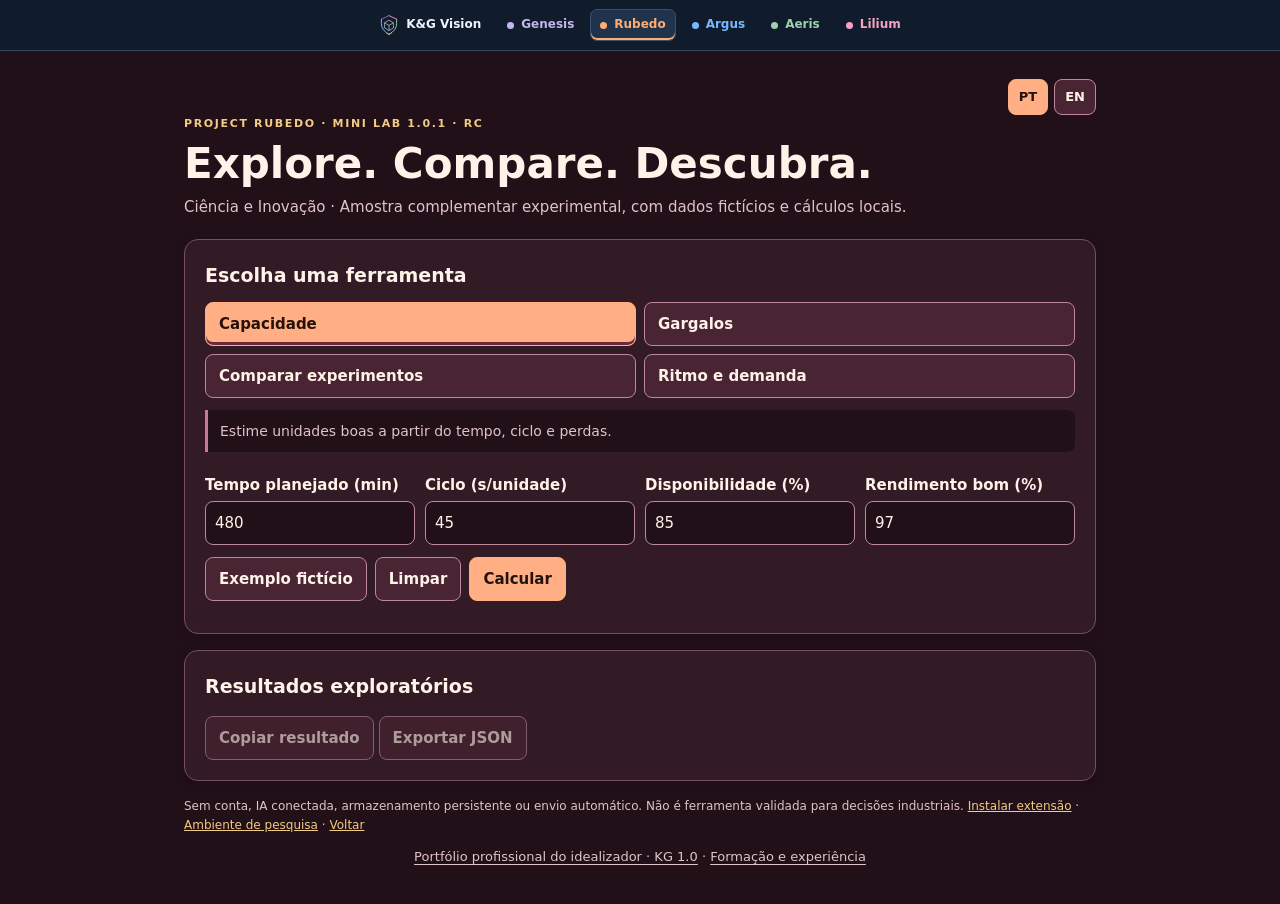
==== commit 714937cf: "feat(ux): accessible wine-theme research and Mini experience, keyboard and contrast tests" ====
--- a/mini/index.html
+++ b/mini/index.html
@@ -12,4 +12,4 @@
 @media(max-width:650px){nav.kg-graal-bar .kg-graal-inner{padding:5px 10px!important;gap:3px!important}nav.kg-graal-bar a{padding:7px 8px!important}}
 </style>
 <style id="kg-mini-web-layout-v1">@media screen{body>main{width:min(100%,960px);max-width:960px;margin-inline:auto;padding:28px 24px 36px}body>main .panel{border-radius:14px}body>main textarea::placeholder,body>main input::placeholder{color:var(--muted);opacity:1}body>main header{margin-bottom:20px}}@media(max-width:600px){body>main{padding:20px 16px 28px}}</style>
-</head><body><nav class="kg-graal-bar" aria-label="K&amp;G Vision ecosystem"><div class="kg-graal-inner"><a href="https://kgasil.github.io/" style="--graal-accent:#EDF4FF"><img class="kg-graal-shield" src="https://kgasil.github.io/assets/kg-symbol.svg" width="20" height="22" alt="">K&amp;G Vision</a><a href="https://kgasil.github.io/genesis/" style="--graal-accent:#C5B5ED"><i class="kg-graal-dot" aria-hidden="true"></i>Genesis</a><a href="https://kgasil.github.io/rubedo/" style="--graal-accent:#FFAD72" aria-current="page"><i class="kg-graal-dot" aria-hidden="true"></i>Rubedo</a><a href="https://kgasil.github.io/argus/" style="--graal-accent:#75BAFF"><i class="kg-graal-dot" aria-hidden="true"></i>Argus</a><a href="https://kgasil.github.io/aeris/" style="--graal-accent:#9BD2AB"><i class="kg-graal-dot" aria-hidden="true"></i>Aeris</a><a href="https://kgasil.github.io/lilium/" style="--graal-accent:#F4A2C3"><i class="kg-graal-dot" aria-hidden="true"></i>Lilium</a></div></nav><main><header><div aria-label="Language" class="language"><button aria-pressed="true" id="pt">PT</button><button aria-pressed="false" id="en">EN</button></div><div class="eyebrow">PROJECT RUBEDO · MINI LAB 1.0.1 · RC</div><h1 data-en="Explore. Compare. Discover." data-pt="Explore. Compare. Descubra.">Explore. Compare. Descubra.</h1><p data-en="Science &amp; Innovation · Experimental complementary sample with synthetic data and local calculations." data-pt="Ciência e Inovação · Amostra complementar experimental, com dados fictícios e cálculos locais.">Ciência e Inovação · Amostra complementar experimental, com dados fictícios e cálculos locais.</p></header><section class="panel"><h2 data-en="Choose a tool" data-pt="Escolha uma ferramenta">Escolha uma ferramenta</h2><div class="buttons"><button aria-pressed="true" data-en="Capacity" data-mode="capacity" data-pt="Capacidade">Capacidade</button><button aria-pressed="false" data-en="Bottlenecks" data-mode="line" data-pt="Gargalos">Gargalos</button><button aria-pressed="false" data-en="Compare experiments" data-mode="experiment" data-pt="Comparar experimentos">Comparar experimentos</button><button aria-pressed="false" data-en="Takt and demand" data-mode="takt" data-pt="Ritmo e demanda">Ritmo e demanda</button></div><div class="fields" data-panel="capacity"><div><label data-en="Planned time (min)" data-pt="Tempo planejado (min)" for="minutes">Tempo planejado (min)</label><input id="minutes" inputmode="decimal" value="480"/></div><div><label data-en="Cycle (s/unit)" data-pt="Ciclo (s/unidade)" for="cycle">Ciclo (s/unidade)</label><input id="cycle" inputmode="decimal" value="45"/></div><div><label data-en="Availability (%)" data-pt="Disponibilidade (%)" for="availability">Disponibilidade (%)</label><input id="availability" inputmode="decimal" value="85"/></div><div><label data-en="Good yield (%)" data-pt="Rendimento bom (%)" for="yield">Rendimento bom (%)</label><input id="yield" inputmode="decimal" value="97"/></div></div><div data-panel="line" hidden=""><label data-en="Station rates (units/h, separated by ;)" data-pt="Taxas das estações (un./h, separadas por ;)" for="rates">Taxas das estações (un./h, separadas por ;)</label><input id="rates" value="120; 95; 110"/><label data-en="Duration (min)" data-pt="Duração (min)" for="line-minutes">Duração (min)</label><input id="line-minutes" inputmode="decimal" value="480"/></div><div data-panel="experiment" hidden=""><p data-en="Separate numbers by semicolon, space or newline. Use a decimal comma or point." data-pt="Use números separados por ponto e vírgula, espaço ou quebra de linha. Decimal com vírgula ou ponto.">Use números separados por ponto e vírgula, espaço ou quebra de linha. Decimal com vírgula ou ponto.</p><label data-en="Series A (2–100 values)" data-pt="Série A (2–100 valores)" for="series-a">Série A (2–100 valores)</label><textarea id="series-a">12; 14; 13; 15; 16</textarea><label data-en="Series B (2–100 values)" data-pt="Série B (2–100 valores)" for="series-b">Série B (2–100 valores)</label><textarea id="series-b">15; 16; 17; 16; 18</textarea></div><div class="fields" data-panel="takt" hidden=""><div><label data-en="Planned time (min)" data-pt="Tempo planejado (min)" for="takt-minutes">Tempo planejado (min)</label><input id="takt-minutes" inputmode="decimal" value="480"/></div><div><label data-en="Demand (good units)" data-pt="Demanda (unidades boas)" for="demand">Demanda (unidades boas)</label><input id="demand" inputmode="decimal" value="600"/></div><div><label data-en="Current cycle (s/unit)" data-pt="Ciclo atual (s/unidade)" for="takt-cycle">Ciclo atual (s/unidade)</label><input id="takt-cycle" inputmode="decimal" value="45"/></div><div><label data-en="Availability (%)" data-pt="Disponibilidade (%)" for="takt-availability">Disponibilidade (%)</label><input id="takt-availability" inputmode="decimal" value="85"/></div><div><label data-en="Good yield (%)" data-pt="Rendimento bom (%)" for="takt-yield">Rendimento bom (%)</label><input id="takt-yield" inputmode="decimal" value="97"/></div></div><div class="buttons"><button data-en="Synthetic example" data-pt="Exemplo fictício" id="sample">Exemplo fictício</button><button data-en="Clear" data-pt="Limpar" id="clear">Limpar</button><button class="primary" data-en="Calculate" data-pt="Calcular" id="run">Calcular</button></div></section><section class="panel"><h2 data-en="Exploratory results" data-pt="Resultados exploratórios">Resultados exploratórios</h2><div aria-live="polite" id="result"></div><p id="note" role="status"></p><button data-en="Copy result" data-pt="Copiar resultado" id="copy">Copiar resultado</button><button data-en="Export JSON" data-pt="Exportar JSON" id="export">Exportar JSON</button></section><footer><span data-en="No account, connected AI, persistent storage or automatic transmission. Not a validated industrial decision tool." data-pt="Sem conta, IA conectada, armazenamento persistente ou envio automático. Não é ferramenta validada para decisões industriais.">Sem conta, IA conectada, armazenamento persistente ou envio automático. Não é ferramenta validada para decisões industriais.</span> <a data-en="Install extension" data-pt="Instalar extensão" href="../index.html#instalar">Instalar extensão</a> · <a data-en="Research workspace" data-pt="Ambiente de pesquisa" href="../research/index.html">Ambiente de pesquisa</a> · <a data-en="Back" data-pt="Voltar" href="../index.html">Voltar</a><!-- kg-personal-portfolio-v1 --><div style="margin-top:12px;font-size:13px;line-height:1.6;text-align:center"><a href="https://kgasil.github.io/portfolio/" style="color:inherit;text-decoration:underline;text-underline-offset:3px" data-pt="Portfólio profissional do idealizador · KG 1.0" data-en="Creator’s professional portfolio · KG 1.0">Portfólio profissional do idealizador · KG 1.0</a><!-- kg-current-training --><span> · </span><a href="https://kgasil.github.io/portfolio/resume.html" style="color:inherit;text-decoration:underline;text-underline-offset:3px" data-pt="Formação e experiência" data-en="Education and experience">Formação e experiência</a></div></footer></main><script src="../extension/core.js"></script><script src="../extension/ui.js"></script><script src="scenario.js"></script></body></html>+</head><body><nav class="kg-graal-bar" aria-label="K&amp;G Vision ecosystem"><div class="kg-graal-inner"><a href="https://kgasil.github.io/" style="--graal-accent:#EDF4FF"><img class="kg-graal-shield" src="https://kgasil.github.io/assets/kg-symbol.svg" width="20" height="22" alt="">K&amp;G Vision</a><a href="https://kgasil.github.io/genesis/" style="--graal-accent:#C5B5ED"><i class="kg-graal-dot" aria-hidden="true"></i>Genesis</a><a href="https://kgasil.github.io/rubedo/" style="--graal-accent:#FFAD72" aria-current="page"><i class="kg-graal-dot" aria-hidden="true"></i>Rubedo</a><a href="https://kgasil.github.io/argus/" style="--graal-accent:#75BAFF"><i class="kg-graal-dot" aria-hidden="true"></i>Argus</a><a href="https://kgasil.github.io/aeris/" style="--graal-accent:#9BD2AB"><i class="kg-graal-dot" aria-hidden="true"></i>Aeris</a><a href="https://kgasil.github.io/lilium/" style="--graal-accent:#F4A2C3"><i class="kg-graal-dot" aria-hidden="true"></i>Lilium</a></div></nav><a class="skip" href="#mini-main" data-pt="Ir ao conteúdo" data-en="Skip to content">Ir ao conteúdo</a><main id="mini-main" tabindex="-1"><header><div aria-label="Language" class="language"><button aria-pressed="true" id="pt">PT</button><button aria-pressed="false" id="en">EN</button></div><div class="eyebrow">PROJECT RUBEDO · MINI LAB 1.0.1 · RC</div><h1 data-en="Explore. Compare. Discover." data-pt="Explore. Compare. Descubra.">Explore. Compare. Descubra.</h1><p data-en="Science &amp; Innovation · Experimental complementary sample with synthetic data and local calculations." data-pt="Ciência e Inovação · Amostra complementar experimental, com dados fictícios e cálculos locais.">Ciência e Inovação · Amostra complementar experimental, com dados fictícios e cálculos locais.</p></header><section class="panel"><h2 data-en="Choose a tool" data-pt="Escolha uma ferramenta">Escolha uma ferramenta</h2><div class="buttons tool-grid" role="group" aria-label="Ferramentas / Tools"><button aria-pressed="true" data-en="Capacity" data-mode="capacity" data-pt="Capacidade" aria-controls="panel-capacity">Capacidade</button><button aria-pressed="false" data-en="Bottlenecks" data-mode="line" data-pt="Gargalos" aria-controls="panel-line">Gargalos</button><button aria-pressed="false" data-en="Compare experiments" data-mode="experiment" data-pt="Comparar experimentos" aria-controls="panel-experiment">Comparar experimentos</button><button aria-pressed="false" data-en="Takt and demand" data-mode="takt" data-pt="Ritmo e demanda" aria-controls="panel-takt">Ritmo e demanda</button></div><p class="tool-guide" id="tool-guide" role="status"></p><div class="fields" data-panel="capacity" id="panel-capacity" aria-describedby="tool-guide"><div><label data-en="Planned time (min)" data-pt="Tempo planejado (min)" for="minutes">Tempo planejado (min)</label><input id="minutes" inputmode="decimal" value="480"/></div><div><label data-en="Cycle (s/unit)" data-pt="Ciclo (s/unidade)" for="cycle">Ciclo (s/unidade)</label><input id="cycle" inputmode="decimal" value="45"/></div><div><label data-en="Availability (%)" data-pt="Disponibilidade (%)" for="availability">Disponibilidade (%)</label><input id="availability" inputmode="decimal" value="85"/></div><div><label data-en="Good yield (%)" data-pt="Rendimento bom (%)" for="yield">Rendimento bom (%)</label><input id="yield" inputmode="decimal" value="97"/></div></div><div data-panel="line" hidden="" id="panel-line" aria-describedby="tool-guide"><label data-en="Station rates (units/h, separated by ;)" data-pt="Taxas das estações (un./h, separadas por ;)" for="rates">Taxas das estações (un./h, separadas por ;)</label><input id="rates" value="120; 95; 110"/><label data-en="Duration (min)" data-pt="Duração (min)" for="line-minutes">Duração (min)</label><input id="line-minutes" inputmode="decimal" value="480"/></div><div data-panel="experiment" hidden="" id="panel-experiment" aria-describedby="tool-guide"><p data-en="Separate numbers by semicolon, space or newline. Use a decimal comma or point." data-pt="Use números separados por ponto e vírgula, espaço ou quebra de linha. Decimal com vírgula ou ponto.">Use números separados por ponto e vírgula, espaço ou quebra de linha. Decimal com vírgula ou ponto.</p><label data-en="Series A (2–100 values)" data-pt="Série A (2–100 valores)" for="series-a">Série A (2–100 valores)</label><textarea id="series-a">12; 14; 13; 15; 16</textarea><label data-en="Series B (2–100 values)" data-pt="Série B (2–100 valores)" for="series-b">Série B (2–100 valores)</label><textarea id="series-b">15; 16; 17; 16; 18</textarea></div><div class="fields" data-panel="takt" hidden="" id="panel-takt" aria-describedby="tool-guide"><div><label data-en="Planned time (min)" data-pt="Tempo planejado (min)" for="takt-minutes">Tempo planejado (min)</label><input id="takt-minutes" inputmode="decimal" value="480"/></div><div><label data-en="Demand (good units)" data-pt="Demanda (unidades boas)" for="demand">Demanda (unidades boas)</label><input id="demand" inputmode="decimal" value="600"/></div><div><label data-en="Current cycle (s/unit)" data-pt="Ciclo atual (s/unidade)" for="takt-cycle">Ciclo atual (s/unidade)</label><input id="takt-cycle" inputmode="decimal" value="45"/></div><div><label data-en="Availability (%)" data-pt="Disponibilidade (%)" for="takt-availability">Disponibilidade (%)</label><input id="takt-availability" inputmode="decimal" value="85"/></div><div><label data-en="Good yield (%)" data-pt="Rendimento bom (%)" for="takt-yield">Rendimento bom (%)</label><input id="takt-yield" inputmode="decimal" value="97"/></div></div><div class="buttons"><button data-en="Synthetic example" data-pt="Exemplo fictício" id="sample">Exemplo fictício</button><button data-en="Clear" data-pt="Limpar" id="clear">Limpar</button><button class="primary" data-en="Calculate" data-pt="Calcular" id="run">Calcular</button></div></section><section class="panel"><h2 data-en="Exploratory results" data-pt="Resultados exploratórios">Resultados exploratórios</h2><div aria-live="polite" id="result"></div><p id="note" role="status"></p><button data-en="Copy result" data-pt="Copiar resultado" id="copy">Copiar resultado</button><button data-en="Export JSON" data-pt="Exportar JSON" id="export">Exportar JSON</button></section><footer><span data-en="No account, connected AI, persistent storage or automatic transmission. Not a validated industrial decision tool." data-pt="Sem conta, IA conectada, armazenamento persistente ou envio automático. Não é ferramenta validada para decisões industriais.">Sem conta, IA conectada, armazenamento persistente ou envio automático. Não é ferramenta validada para decisões industriais.</span> <a data-en="Install extension" data-pt="Instalar extensão" href="../index.html#instalar">Instalar extensão</a> · <a data-en="Research workspace" data-pt="Ambiente de pesquisa" href="../research/index.html">Ambiente de pesquisa</a> · <a data-en="Back" data-pt="Voltar" href="../index.html">Voltar</a><!-- kg-personal-portfolio-v1 --><div style="margin-top:12px;font-size:13px;line-height:1.6;text-align:center"><a href="https://kgasil.github.io/portfolio/" style="color:inherit;text-decoration:underline;text-underline-offset:3px" data-pt="Portfólio profissional do idealizador · KG 1.0" data-en="Creator’s professional portfolio · KG 1.0">Portfólio profissional do idealizador · KG 1.0</a><!-- kg-current-training --><span> · </span><a href="https://kgasil.github.io/portfolio/resume.html" style="color:inherit;text-decoration:underline;text-underline-offset:3px" data-pt="Formação e experiência" data-en="Education and experience">Formação e experiência</a></div></footer></main><script src="../extension/core.js"></script><script src="../extension/ui.js"></script><script src="scenario.js"></script></body></html>
--- a/extension/style.css
+++ b/extension/style.css
@@ -1,2 +1,29 @@
 :root{color-scheme:dark;--bg:#1b100f;--panel:#2a1916;--ink:#fff0df;--muted:#d0b6a1;--accent:#f2a263;--gold:#efc578;--line:#654033}*{box-sizing:border-box}body{margin:0;background:var(--bg);color:var(--ink);font:15px/1.6 system-ui,sans-serif}main{max-width:920px;margin:auto;padding:24px}a{color:var(--gold)}h1{font-size:clamp(26px,4vw,42px);line-height:1.12;margin:7px 0}h2{font-size:19px;margin:0 0 10px}p,small,footer{color:var(--muted)}.eyebrow{font-size:11px;letter-spacing:.15em;font-weight:700;color:var(--gold)}.panel{background:var(--panel);border:1px solid var(--line);border-radius:14px;padding:20px;margin:16px 0}.buttons,.nav{display:flex;flex-wrap:wrap;gap:8px;margin:12px 0;align-items:center}.nav{font-size:13px;gap:14px}button{font:inherit;font-weight:650;background:#40251d;color:var(--ink);border:1px solid var(--line);border-radius:8px;padding:9px 13px;cursor:pointer}button[aria-pressed=true],.primary{background:var(--accent);color:#24120c;border-color:var(--accent)}label{display:block;font-weight:600;margin:9px 0 4px}input,textarea{font:inherit;width:100%;background:#1b100f;color:var(--ink);border:1px solid var(--line);border-radius:8px;padding:9px}textarea{min-height:85px;resize:vertical}.fields{display:grid;grid-template-columns:repeat(auto-fit,minmax(min(160px,100%),1fr));gap:10px}.metric{padding:10px 0;border-bottom:1px solid var(--line);display:flex;flex-wrap:wrap;gap:8px;justify-content:space-between}.metric strong{color:var(--gold);font-variant-numeric:tabular-nums}.popup{min-width:340px;max-width:420px}.popup main{padding:14px}.popup h1{font-size:25px}.popup .panel{padding:12px}.popup button{padding:7px 10px}[hidden]{display:none!important}:focus-visible{outline:3px solid var(--gold);outline-offset:3px}footer{font-size:12px}
 .language{display:flex;gap:6px;justify-content:flex-end}.language button{padding:5px 10px;font-size:13px}button:disabled{opacity:.5;cursor:default}button#export{margin-left:5px}.metric{overflow-wrap:anywhere}.popup .fields{grid-template-columns:1fr 1fr}.popup .metric{font-size:13px}.popup footer{padding-bottom:12px}@media(max-width:360px){.popup .fields{grid-template-columns:1fr}} 
+
+/* Stage 04: shared Mini Lab and popup, with no new permissions or assets. */
+:root{--bg:#211017;--panel:#321b25;--ink:#fff2e9;--muted:#e0c3c6;--line:#76505e;--control:#bd899b;--accent:#ffaf83;--gold:#f2cb84}
+body{overflow-wrap:anywhere}main{min-width:0}header p{margin-top:8px}
+.panel{min-width:0;box-shadow:0 3px 12px #10070b33}
+input,textarea{background:var(--bg);border-color:var(--control);min-width:0}
+button{background:#492432;border-color:var(--control);min-height:44px}
+button[aria-pressed=true],.primary{color:#24120c;background:var(--accent);border-color:var(--accent)}
+button:disabled{opacity:.6}
+.tool-grid{display:grid;grid-template-columns:repeat(2,minmax(0,1fr));gap:8px}
+.tool-grid button{text-align:left;white-space:normal;min-width:0;min-height:44px;overflow-wrap:anywhere}
+.tool-grid button[aria-pressed=true]{box-shadow:inset 0 -3px #6d2a38}
+.tool-guide{background:var(--bg);border-left:3px solid #c87994;border-radius:0 8px 8px 0;padding:10px 12px;font-size:14px;margin:12px 0}
+.metric{border-bottom:1px solid var(--line);align-items:baseline;gap:6px}
+.metric strong{font-size:1.06em;overflow-wrap:anywhere}
+#result:not(:empty){padding:0 12px;background:var(--bg);border-radius:9px}
+#note{font-size:14px}
+.popup{min-width:0;width:360px;max-width:100vw}
+.popup .panel{padding:13px}.popup .tool-grid button{font-size:13px}
+.popup .fields{grid-template-columns:repeat(2,minmax(0,1fr))}
+.popup .fields>div{min-width:0}
+.popup button{min-height:44px}
+.language button{min-height:36px}
+.skip{position:absolute;left:-999px;top:8px}
+.skip:focus{left:8px;z-index:3;background:var(--gold);color:var(--bg);padding:10px;border-radius:6px}
+@media(max-width:360px){main{padding:14px}.popup .fields{grid-template-columns:1fr}.panel{padding:13px}.tool-grid button{font-size:13px}}
+@media(prefers-reduced-motion:reduce){*{scroll-behavior:auto!important;animation:none!important;transition:none!important}}
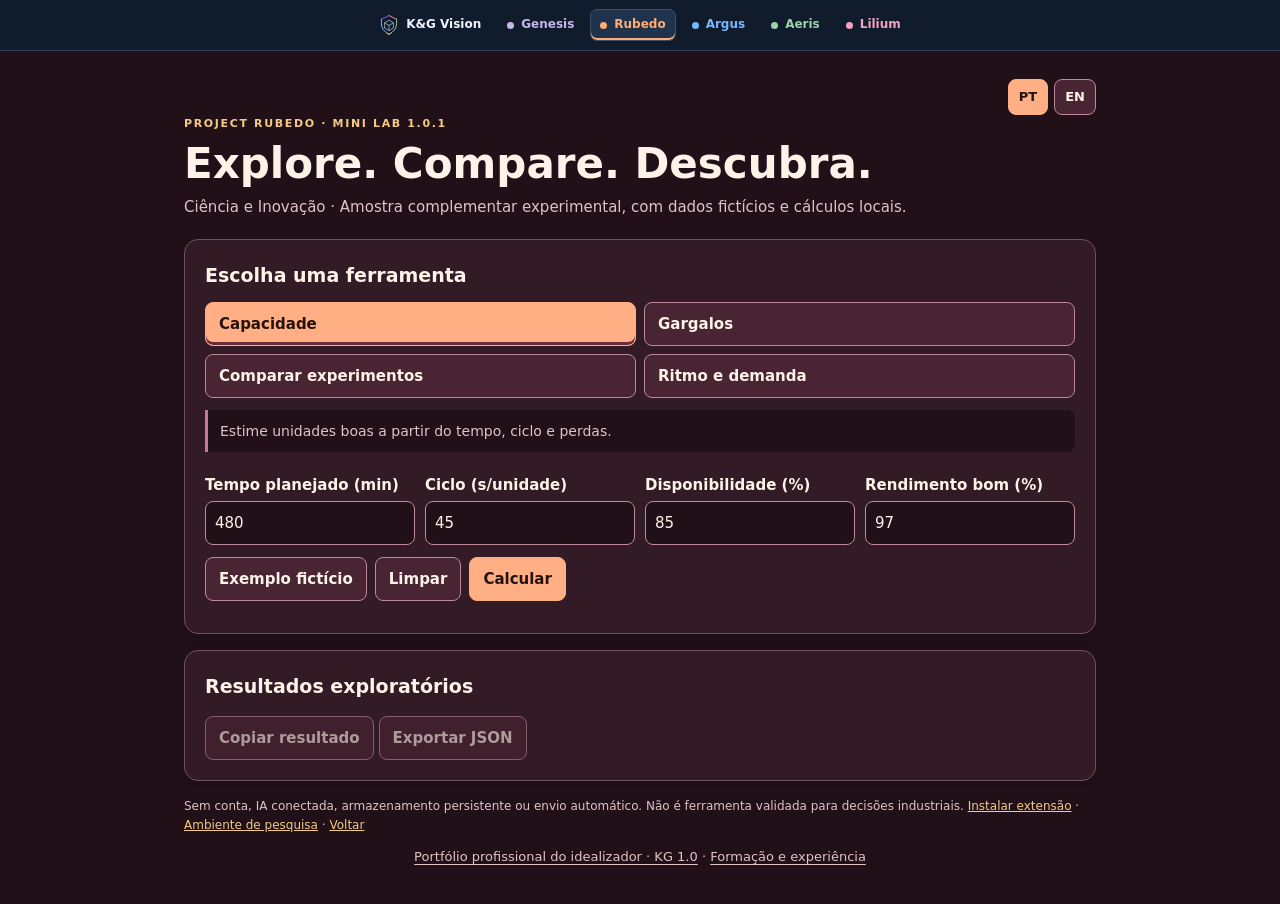
==== commit 521bfe09: "release: record maintainer approval and stage Rubedo 1.0.1 publication" ====
--- a/mini/index.html
+++ b/mini/index.html
@@ -1,5 +1,5 @@
 <!DOCTYPE html>
-<html lang="pt-BR"><head><meta charset="utf-8"/><meta content="width=device-width,initial-scale=1" name="viewport"/><title>Rubedo Mini Lab — K&amp;G Vision</title><link href="../extension/style.css" rel="stylesheet"/><style id="kg-graal-navigation-v2">
+<html lang="pt-BR"><head><meta http-equiv="Content-Security-Policy" content="default-src 'self'; script-src 'self'; style-src 'self' 'unsafe-inline'; img-src 'self' data:; connect-src 'none'; object-src 'none'; base-uri 'none'; form-action 'none'; frame-src 'none'; font-src 'self'"><meta name="referrer" content="no-referrer"><meta charset="utf-8"/><meta content="width=device-width,initial-scale=1" name="viewport"/><title>Rubedo Mini Lab — K&amp;G Vision</title><link href="../extension/style.css" rel="stylesheet"/><style id="kg-graal-navigation-v2">
 nav.kg-graal-bar{box-sizing:border-box!important;display:block!important;width:100%!important;max-width:none!important;margin:0!important;padding:0!important;background:#101B2B!important;color:#EDF4FF!important;border:0!important;border-bottom:1px solid #30445D!important;border-radius:0!important;overflow-x:auto!important;overflow-y:hidden!important;white-space:nowrap!important;scrollbar-width:thin;position:static!important;font:12px/1.3 system-ui,-apple-system,BlinkMacSystemFont,"Segoe UI",sans-serif!important}
 nav.kg-graal-bar .kg-graal-inner{box-sizing:border-box!important;display:flex!important;align-items:center!important;justify-content:center!important;gap:6px!important;width:max-content!important;min-width:100%!important;max-width:none!important;margin:0 auto!important;padding:6px 20px!important}
 nav.kg-graal-bar a{box-sizing:border-box!important;display:inline-flex!important;align-items:center!important;gap:7px!important;flex:none!important;white-space:nowrap!important;font:650 12px/1.3 system-ui,-apple-system,BlinkMacSystemFont,"Segoe UI",sans-serif!important;text-decoration:none!important;color:var(--graal-accent)!important;-webkit-text-fill-color:var(--graal-accent)!important;opacity:1!important;background:transparent!important;border:1px solid transparent!important;border-radius:7px!important;margin:0!important;padding:7px 9px!important;box-shadow:none!important}
@@ -12,4 +12,4 @@
 @media(max-width:650px){nav.kg-graal-bar .kg-graal-inner{padding:5px 10px!important;gap:3px!important}nav.kg-graal-bar a{padding:7px 8px!important}}
 </style>
 <style id="kg-mini-web-layout-v1">@media screen{body>main{width:min(100%,960px);max-width:960px;margin-inline:auto;padding:28px 24px 36px}body>main .panel{border-radius:14px}body>main textarea::placeholder,body>main input::placeholder{color:var(--muted);opacity:1}body>main header{margin-bottom:20px}}@media(max-width:600px){body>main{padding:20px 16px 28px}}</style>
-</head><body><nav class="kg-graal-bar" aria-label="K&amp;G Vision ecosystem"><div class="kg-graal-inner"><a href="https://kgasil.github.io/" style="--graal-accent:#EDF4FF"><img class="kg-graal-shield" src="https://kgasil.github.io/assets/kg-symbol.svg" width="20" height="22" alt="">K&amp;G Vision</a><a href="https://kgasil.github.io/genesis/" style="--graal-accent:#C5B5ED"><i class="kg-graal-dot" aria-hidden="true"></i>Genesis</a><a href="https://kgasil.github.io/rubedo/" style="--graal-accent:#FFAD72" aria-current="page"><i class="kg-graal-dot" aria-hidden="true"></i>Rubedo</a><a href="https://kgasil.github.io/argus/" style="--graal-accent:#75BAFF"><i class="kg-graal-dot" aria-hidden="true"></i>Argus</a><a href="https://kgasil.github.io/aeris/" style="--graal-accent:#9BD2AB"><i class="kg-graal-dot" aria-hidden="true"></i>Aeris</a><a href="https://kgasil.github.io/lilium/" style="--graal-accent:#F4A2C3"><i class="kg-graal-dot" aria-hidden="true"></i>Lilium</a></div></nav><a class="skip" href="#mini-main" data-pt="Ir ao conteúdo" data-en="Skip to content">Ir ao conteúdo</a><main id="mini-main" tabindex="-1"><header><div aria-label="Language" class="language"><button aria-pressed="true" id="pt">PT</button><button aria-pressed="false" id="en">EN</button></div><div class="eyebrow">PROJECT RUBEDO · MINI LAB 1.0.1 · RC</div><h1 data-en="Explore. Compare. Discover." data-pt="Explore. Compare. Descubra.">Explore. Compare. Descubra.</h1><p data-en="Science &amp; Innovation · Experimental complementary sample with synthetic data and local calculations." data-pt="Ciência e Inovação · Amostra complementar experimental, com dados fictícios e cálculos locais.">Ciência e Inovação · Amostra complementar experimental, com dados fictícios e cálculos locais.</p></header><section class="panel"><h2 data-en="Choose a tool" data-pt="Escolha uma ferramenta">Escolha uma ferramenta</h2><div class="buttons tool-grid" role="group" aria-label="Ferramentas / Tools"><button aria-pressed="true" data-en="Capacity" data-mode="capacity" data-pt="Capacidade" aria-controls="panel-capacity">Capacidade</button><button aria-pressed="false" data-en="Bottlenecks" data-mode="line" data-pt="Gargalos" aria-controls="panel-line">Gargalos</button><button aria-pressed="false" data-en="Compare experiments" data-mode="experiment" data-pt="Comparar experimentos" aria-controls="panel-experiment">Comparar experimentos</button><button aria-pressed="false" data-en="Takt and demand" data-mode="takt" data-pt="Ritmo e demanda" aria-controls="panel-takt">Ritmo e demanda</button></div><p class="tool-guide" id="tool-guide" role="status"></p><div class="fields" data-panel="capacity" id="panel-capacity" aria-describedby="tool-guide"><div><label data-en="Planned time (min)" data-pt="Tempo planejado (min)" for="minutes">Tempo planejado (min)</label><input id="minutes" inputmode="decimal" value="480"/></div><div><label data-en="Cycle (s/unit)" data-pt="Ciclo (s/unidade)" for="cycle">Ciclo (s/unidade)</label><input id="cycle" inputmode="decimal" value="45"/></div><div><label data-en="Availability (%)" data-pt="Disponibilidade (%)" for="availability">Disponibilidade (%)</label><input id="availability" inputmode="decimal" value="85"/></div><div><label data-en="Good yield (%)" data-pt="Rendimento bom (%)" for="yield">Rendimento bom (%)</label><input id="yield" inputmode="decimal" value="97"/></div></div><div data-panel="line" hidden="" id="panel-line" aria-describedby="tool-guide"><label data-en="Station rates (units/h, separated by ;)" data-pt="Taxas das estações (un./h, separadas por ;)" for="rates">Taxas das estações (un./h, separadas por ;)</label><input id="rates" value="120; 95; 110"/><label data-en="Duration (min)" data-pt="Duração (min)" for="line-minutes">Duração (min)</label><input id="line-minutes" inputmode="decimal" value="480"/></div><div data-panel="experiment" hidden="" id="panel-experiment" aria-describedby="tool-guide"><p data-en="Separate numbers by semicolon, space or newline. Use a decimal comma or point." data-pt="Use números separados por ponto e vírgula, espaço ou quebra de linha. Decimal com vírgula ou ponto.">Use números separados por ponto e vírgula, espaço ou quebra de linha. Decimal com vírgula ou ponto.</p><label data-en="Series A (2–100 values)" data-pt="Série A (2–100 valores)" for="series-a">Série A (2–100 valores)</label><textarea id="series-a">12; 14; 13; 15; 16</textarea><label data-en="Series B (2–100 values)" data-pt="Série B (2–100 valores)" for="series-b">Série B (2–100 valores)</label><textarea id="series-b">15; 16; 17; 16; 18</textarea></div><div class="fields" data-panel="takt" hidden="" id="panel-takt" aria-describedby="tool-guide"><div><label data-en="Planned time (min)" data-pt="Tempo planejado (min)" for="takt-minutes">Tempo planejado (min)</label><input id="takt-minutes" inputmode="decimal" value="480"/></div><div><label data-en="Demand (good units)" data-pt="Demanda (unidades boas)" for="demand">Demanda (unidades boas)</label><input id="demand" inputmode="decimal" value="600"/></div><div><label data-en="Current cycle (s/unit)" data-pt="Ciclo atual (s/unidade)" for="takt-cycle">Ciclo atual (s/unidade)</label><input id="takt-cycle" inputmode="decimal" value="45"/></div><div><label data-en="Availability (%)" data-pt="Disponibilidade (%)" for="takt-availability">Disponibilidade (%)</label><input id="takt-availability" inputmode="decimal" value="85"/></div><div><label data-en="Good yield (%)" data-pt="Rendimento bom (%)" for="takt-yield">Rendimento bom (%)</label><input id="takt-yield" inputmode="decimal" value="97"/></div></div><div class="buttons"><button data-en="Synthetic example" data-pt="Exemplo fictício" id="sample">Exemplo fictício</button><button data-en="Clear" data-pt="Limpar" id="clear">Limpar</button><button class="primary" data-en="Calculate" data-pt="Calcular" id="run">Calcular</button></div></section><section class="panel"><h2 data-en="Exploratory results" data-pt="Resultados exploratórios">Resultados exploratórios</h2><div aria-live="polite" id="result"></div><p id="note" role="status"></p><button data-en="Copy result" data-pt="Copiar resultado" id="copy">Copiar resultado</button><button data-en="Export JSON" data-pt="Exportar JSON" id="export">Exportar JSON</button></section><footer><span data-en="No account, connected AI, persistent storage or automatic transmission. Not a validated industrial decision tool." data-pt="Sem conta, IA conectada, armazenamento persistente ou envio automático. Não é ferramenta validada para decisões industriais.">Sem conta, IA conectada, armazenamento persistente ou envio automático. Não é ferramenta validada para decisões industriais.</span> <a data-en="Install extension" data-pt="Instalar extensão" href="../index.html#instalar">Instalar extensão</a> · <a data-en="Research workspace" data-pt="Ambiente de pesquisa" href="../research/index.html">Ambiente de pesquisa</a> · <a data-en="Back" data-pt="Voltar" href="../index.html">Voltar</a><!-- kg-personal-portfolio-v1 --><div style="margin-top:12px;font-size:13px;line-height:1.6;text-align:center"><a href="https://kgasil.github.io/portfolio/" style="color:inherit;text-decoration:underline;text-underline-offset:3px" data-pt="Portfólio profissional do idealizador · KG 1.0" data-en="Creator’s professional portfolio · KG 1.0">Portfólio profissional do idealizador · KG 1.0</a><!-- kg-current-training --><span> · </span><a href="https://kgasil.github.io/portfolio/resume.html" style="color:inherit;text-decoration:underline;text-underline-offset:3px" data-pt="Formação e experiência" data-en="Education and experience">Formação e experiência</a></div></footer></main><script src="../extension/core.js"></script><script src="../extension/ui.js"></script><script src="scenario.js"></script></body></html>+</head><body><nav class="kg-graal-bar" aria-label="K&amp;G Vision ecosystem"><div class="kg-graal-inner"><a href="https://kgasil.github.io/" style="--graal-accent:#EDF4FF"><img class="kg-graal-shield" src="../assets/kg-symbol.svg" width="20" height="22" alt="">K&amp;G Vision</a><a href="https://kgasil.github.io/genesis/" style="--graal-accent:#C5B5ED"><i class="kg-graal-dot" aria-hidden="true"></i>Genesis</a><a href="https://kgasil.github.io/rubedo/" style="--graal-accent:#FFAD72" aria-current="page"><i class="kg-graal-dot" aria-hidden="true"></i>Rubedo</a><a href="https://kgasil.github.io/argus/" style="--graal-accent:#75BAFF"><i class="kg-graal-dot" aria-hidden="true"></i>Argus</a><a href="https://kgasil.github.io/aeris/" style="--graal-accent:#9BD2AB"><i class="kg-graal-dot" aria-hidden="true"></i>Aeris</a><a href="https://kgasil.github.io/lilium/" style="--graal-accent:#F4A2C3"><i class="kg-graal-dot" aria-hidden="true"></i>Lilium</a></div></nav><a class="skip" href="#mini-main" data-pt="Ir ao conteúdo" data-en="Skip to content">Ir ao conteúdo</a><main id="mini-main" tabindex="-1"><header><div aria-label="Language" class="language"><button aria-pressed="true" id="pt">PT</button><button aria-pressed="false" id="en">EN</button></div><div class="eyebrow">PROJECT RUBEDO · MINI LAB 1.0.1</div><h1 data-en="Explore. Compare. Discover." data-pt="Explore. Compare. Descubra.">Explore. Compare. Descubra.</h1><p data-en="Science &amp; Innovation · Experimental complementary sample with synthetic data and local calculations." data-pt="Ciência e Inovação · Amostra complementar experimental, com dados fictícios e cálculos locais.">Ciência e Inovação · Amostra complementar experimental, com dados fictícios e cálculos locais.</p></header><section class="panel"><h2 data-en="Choose a tool" data-pt="Escolha uma ferramenta">Escolha uma ferramenta</h2><div class="buttons tool-grid" role="group" aria-label="Ferramentas / Tools"><button aria-pressed="true" data-en="Capacity" data-mode="capacity" data-pt="Capacidade" aria-controls="panel-capacity">Capacidade</button><button aria-pressed="false" data-en="Bottlenecks" data-mode="line" data-pt="Gargalos" aria-controls="panel-line">Gargalos</button><button aria-pressed="false" data-en="Compare experiments" data-mode="experiment" data-pt="Comparar experimentos" aria-controls="panel-experiment">Comparar experimentos</button><button aria-pressed="false" data-en="Takt and demand" data-mode="takt" data-pt="Ritmo e demanda" aria-controls="panel-takt">Ritmo e demanda</button></div><p class="tool-guide" id="tool-guide" role="status"></p><div class="fields" data-panel="capacity" id="panel-capacity" aria-describedby="tool-guide"><div><label data-en="Planned time (min)" data-pt="Tempo planejado (min)" for="minutes">Tempo planejado (min)</label><input id="minutes" inputmode="decimal" value="480"/></div><div><label data-en="Cycle (s/unit)" data-pt="Ciclo (s/unidade)" for="cycle">Ciclo (s/unidade)</label><input id="cycle" inputmode="decimal" value="45"/></div><div><label data-en="Availability (%)" data-pt="Disponibilidade (%)" for="availability">Disponibilidade (%)</label><input id="availability" inputmode="decimal" value="85"/></div><div><label data-en="Good yield (%)" data-pt="Rendimento bom (%)" for="yield">Rendimento bom (%)</label><input id="yield" inputmode="decimal" value="97"/></div></div><div data-panel="line" hidden="" id="panel-line" aria-describedby="tool-guide"><label data-en="Station rates (units/h, separated by ;)" data-pt="Taxas das estações (un./h, separadas por ;)" for="rates">Taxas das estações (un./h, separadas por ;)</label><input id="rates" value="120; 95; 110"/><label data-en="Duration (min)" data-pt="Duração (min)" for="line-minutes">Duração (min)</label><input id="line-minutes" inputmode="decimal" value="480"/></div><div data-panel="experiment" hidden="" id="panel-experiment" aria-describedby="tool-guide"><p data-en="Separate numbers by semicolon, space or newline. Use a decimal comma or point." data-pt="Use números separados por ponto e vírgula, espaço ou quebra de linha. Decimal com vírgula ou ponto.">Use números separados por ponto e vírgula, espaço ou quebra de linha. Decimal com vírgula ou ponto.</p><label data-en="Series A (2–100 values)" data-pt="Série A (2–100 valores)" for="series-a">Série A (2–100 valores)</label><textarea id="series-a">12; 14; 13; 15; 16</textarea><label data-en="Series B (2–100 values)" data-pt="Série B (2–100 valores)" for="series-b">Série B (2–100 valores)</label><textarea id="series-b">15; 16; 17; 16; 18</textarea></div><div class="fields" data-panel="takt" hidden="" id="panel-takt" aria-describedby="tool-guide"><div><label data-en="Planned time (min)" data-pt="Tempo planejado (min)" for="takt-minutes">Tempo planejado (min)</label><input id="takt-minutes" inputmode="decimal" value="480"/></div><div><label data-en="Demand (good units)" data-pt="Demanda (unidades boas)" for="demand">Demanda (unidades boas)</label><input id="demand" inputmode="decimal" value="600"/></div><div><label data-en="Current cycle (s/unit)" data-pt="Ciclo atual (s/unidade)" for="takt-cycle">Ciclo atual (s/unidade)</label><input id="takt-cycle" inputmode="decimal" value="45"/></div><div><label data-en="Availability (%)" data-pt="Disponibilidade (%)" for="takt-availability">Disponibilidade (%)</label><input id="takt-availability" inputmode="decimal" value="85"/></div><div><label data-en="Good yield (%)" data-pt="Rendimento bom (%)" for="takt-yield">Rendimento bom (%)</label><input id="takt-yield" inputmode="decimal" value="97"/></div></div><div class="buttons"><button data-en="Synthetic example" data-pt="Exemplo fictício" id="sample">Exemplo fictício</button><button data-en="Clear" data-pt="Limpar" id="clear">Limpar</button><button class="primary" data-en="Calculate" data-pt="Calcular" id="run">Calcular</button></div></section><section class="panel"><h2 data-en="Exploratory results" data-pt="Resultados exploratórios">Resultados exploratórios</h2><div aria-live="polite" id="result"></div><p id="note" role="status"></p><button data-en="Copy result" data-pt="Copiar resultado" id="copy">Copiar resultado</button><button data-en="Export JSON" data-pt="Exportar JSON" id="export">Exportar JSON</button></section><footer><span data-en="No account, connected AI, persistent storage or automatic transmission. Not a validated industrial decision tool." data-pt="Sem conta, IA conectada, armazenamento persistente ou envio automático. Não é ferramenta validada para decisões industriais.">Sem conta, IA conectada, armazenamento persistente ou envio automático. Não é ferramenta validada para decisões industriais.</span> <a data-en="Install extension" data-pt="Instalar extensão" href="../index.html#instalar">Instalar extensão</a> · <a data-en="Research workspace" data-pt="Ambiente de pesquisa" href="../research/index.html">Ambiente de pesquisa</a> · <a data-en="Back" data-pt="Voltar" href="../index.html">Voltar</a><!-- kg-personal-portfolio-v1 --><div style="margin-top:12px;font-size:13px;line-height:1.6;text-align:center"><a href="https://kgasil.github.io/portfolio/" style="color:inherit;text-decoration:underline;text-underline-offset:3px" data-pt="Portfólio profissional do idealizador · KG 1.0" data-en="Creator’s professional portfolio · KG 1.0">Portfólio profissional do idealizador · KG 1.0</a><!-- kg-current-training --><span> · </span><a href="https://kgasil.github.io/portfolio/resume.html" style="color:inherit;text-decoration:underline;text-underline-offset:3px" data-pt="Formação e experiência" data-en="Education and experience">Formação e experiência</a></div></footer></main><script src="../extension/core.js"></script><script src="../extension/ui.js"></script><script src="scenario.js"></script></body></html>
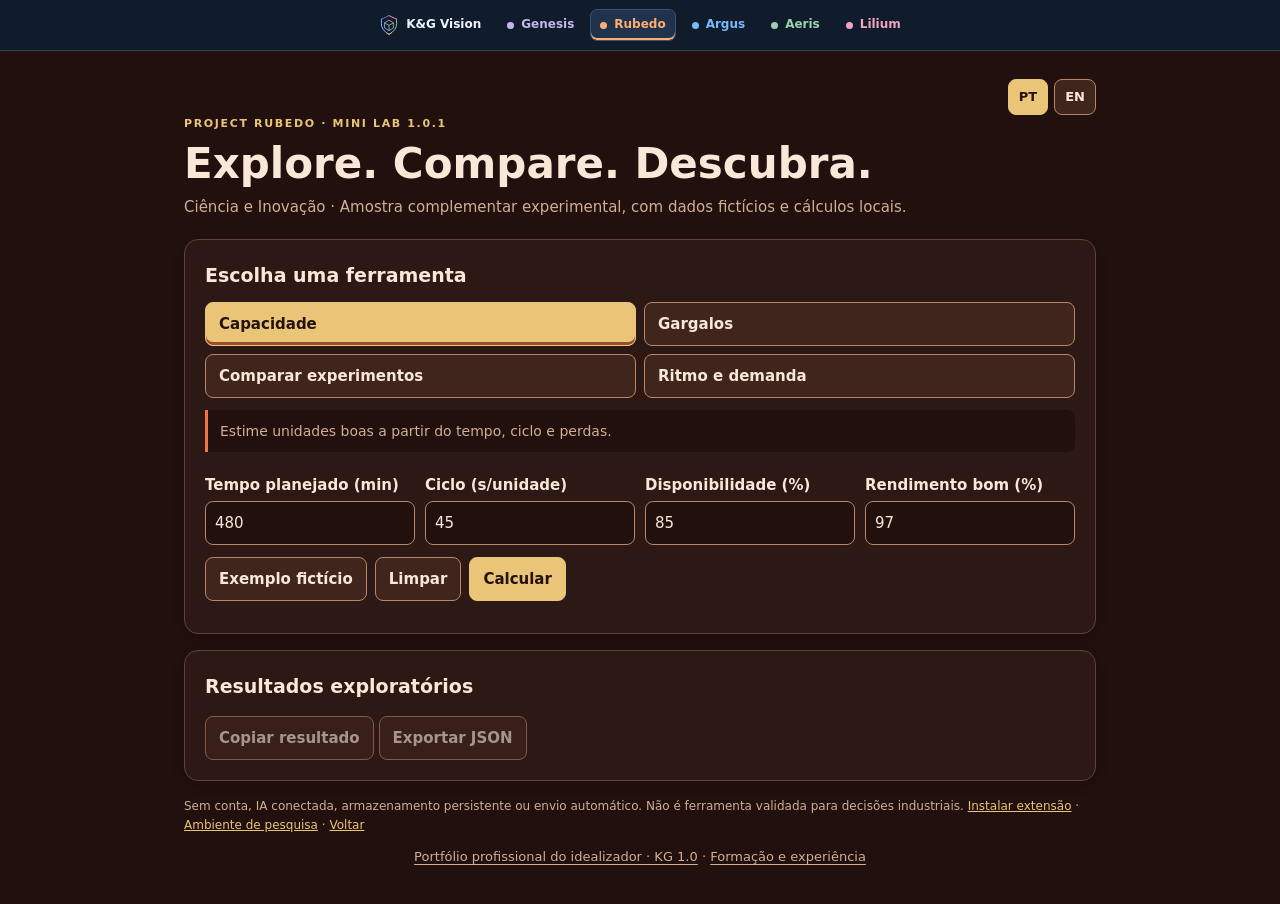
==== commit a90fddeb: "fix(web): align Mini Lab and Research with official Rubedo copper and gold palette" ====
--- a/mini/index.html
+++ b/mini/index.html
@@ -1,5 +1,5 @@
 <!DOCTYPE html>
-<html lang="pt-BR"><head><meta http-equiv="Content-Security-Policy" content="default-src 'self'; script-src 'self'; style-src 'self' 'unsafe-inline'; img-src 'self' data:; connect-src 'none'; object-src 'none'; base-uri 'none'; form-action 'none'; frame-src 'none'; font-src 'self'"><meta name="referrer" content="no-referrer"><meta charset="utf-8"/><meta content="width=device-width,initial-scale=1" name="viewport"/><title>Rubedo Mini Lab — K&amp;G Vision</title><link href="../extension/style.css" rel="stylesheet"/><style id="kg-graal-navigation-v2">
+<html lang="pt-BR"><head><meta http-equiv="Content-Security-Policy" content="default-src 'self'; script-src 'self'; style-src 'self' 'unsafe-inline'; img-src 'self' data:; connect-src 'none'; object-src 'none'; base-uri 'none'; form-action 'none'; frame-src 'none'; font-src 'self'"><meta name="referrer" content="no-referrer"><meta charset="utf-8"/><meta content="width=device-width,initial-scale=1" name="viewport"/><title>Rubedo Mini Lab — K&amp;G Vision</title><link href="../extension/style.css" rel="stylesheet"/><link href="theme.css" rel="stylesheet"/><style id="kg-graal-navigation-v2">
 nav.kg-graal-bar{box-sizing:border-box!important;display:block!important;width:100%!important;max-width:none!important;margin:0!important;padding:0!important;background:#101B2B!important;color:#EDF4FF!important;border:0!important;border-bottom:1px solid #30445D!important;border-radius:0!important;overflow-x:auto!important;overflow-y:hidden!important;white-space:nowrap!important;scrollbar-width:thin;position:static!important;font:12px/1.3 system-ui,-apple-system,BlinkMacSystemFont,"Segoe UI",sans-serif!important}
 nav.kg-graal-bar .kg-graal-inner{box-sizing:border-box!important;display:flex!important;align-items:center!important;justify-content:center!important;gap:6px!important;width:max-content!important;min-width:100%!important;max-width:none!important;margin:0 auto!important;padding:6px 20px!important}
 nav.kg-graal-bar a{box-sizing:border-box!important;display:inline-flex!important;align-items:center!important;gap:7px!important;flex:none!important;white-space:nowrap!important;font:650 12px/1.3 system-ui,-apple-system,BlinkMacSystemFont,"Segoe UI",sans-serif!important;text-decoration:none!important;color:var(--graal-accent)!important;-webkit-text-fill-color:var(--graal-accent)!important;opacity:1!important;background:transparent!important;border:1px solid transparent!important;border-radius:7px!important;margin:0!important;padding:7px 9px!important;box-shadow:none!important}
--- a/mini/theme.css
+++ b/mini/theme.css
@@ -0,0 +1,7 @@
+/* Web-only Rubedo palette, aligned with the official portal. The signed-off extension ZIP is unchanged. */
+:root{color-scheme:dark;--bg:#21100d;--panel:#2c1915;--ink:#f9e7d8;--muted:#d1ae94;--line:#624033;--gold:#eac477;--orange:#ee7441;--control:#b88666;--accent:var(--gold)}
+button{background:#40251d;border-color:var(--control)}
+button[aria-pressed=true],.primary{background:var(--gold);border-color:var(--gold);color:#24120c}
+.tool-grid button[aria-pressed=true]{box-shadow:inset 0 -3px #9b4d2e}
+.tool-guide{border-left-color:var(--orange)}
+.panel{box-shadow:0 3px 12px #10070b33}
